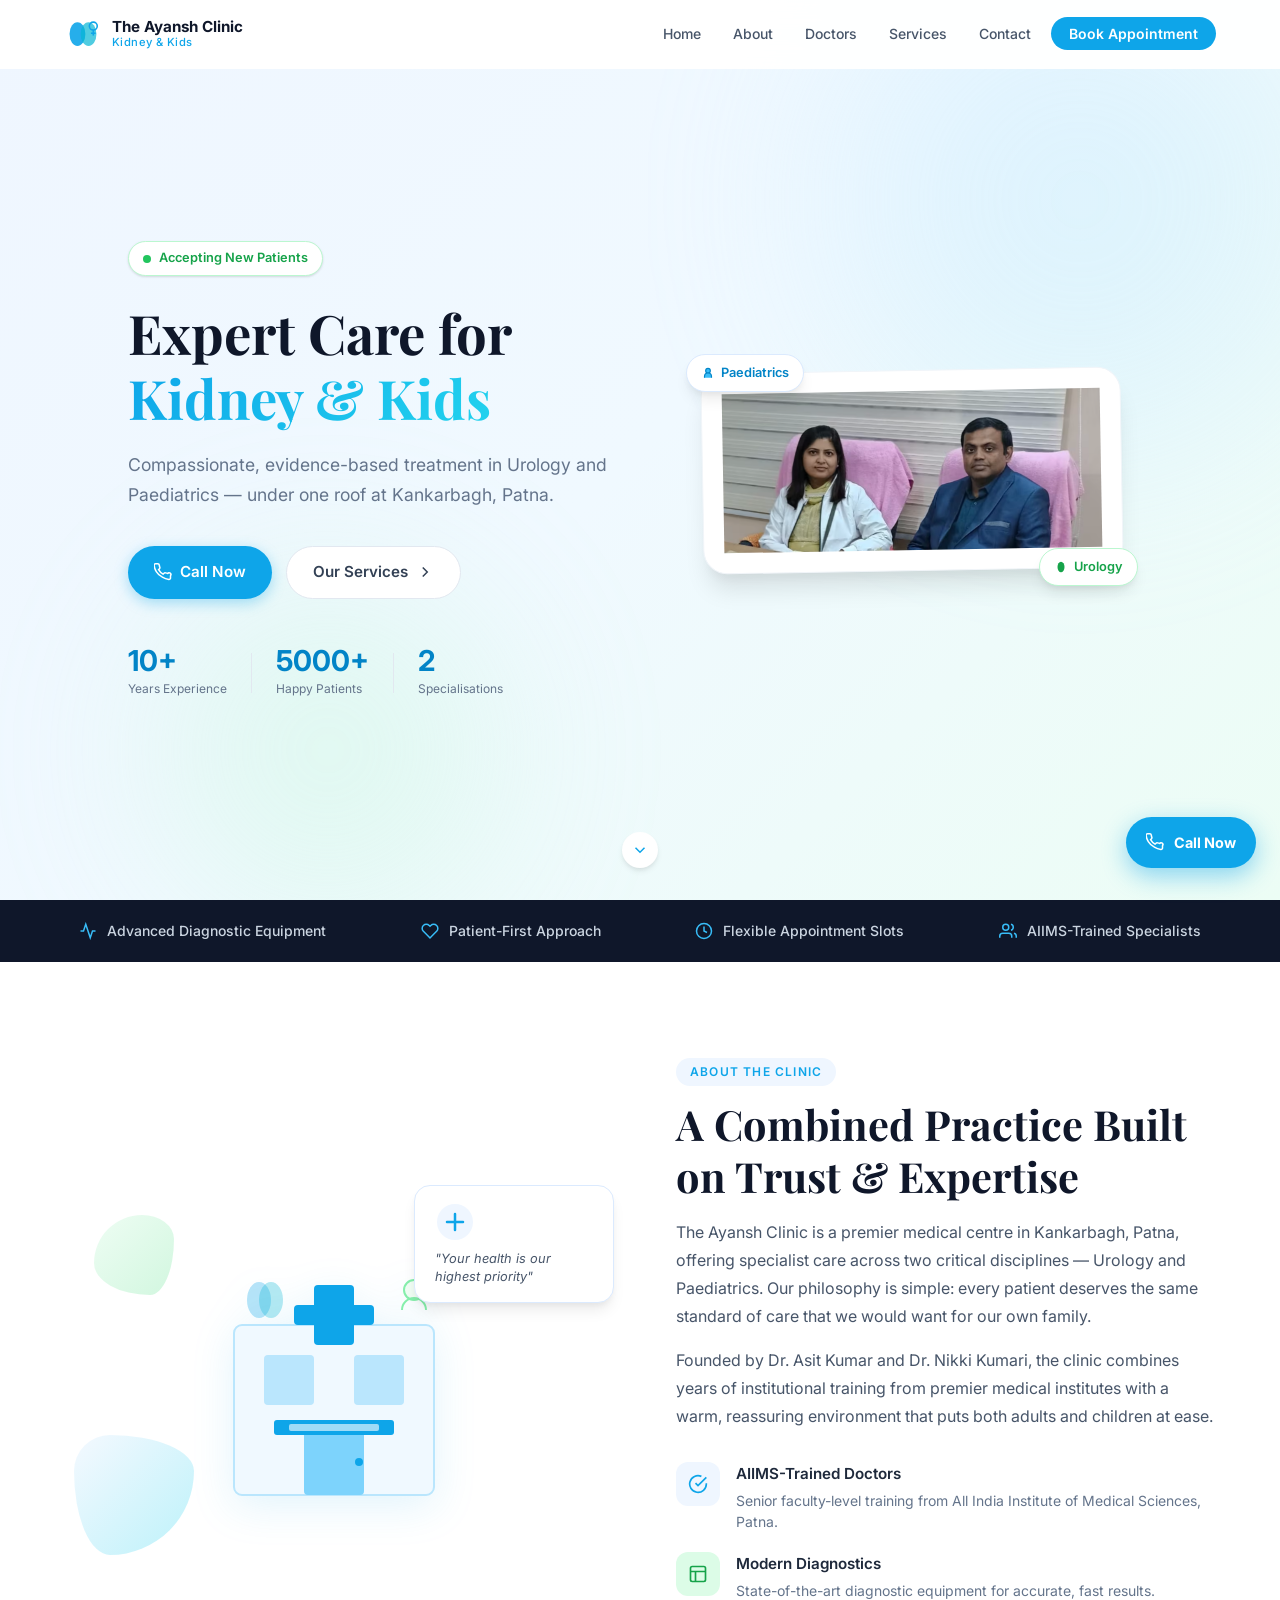
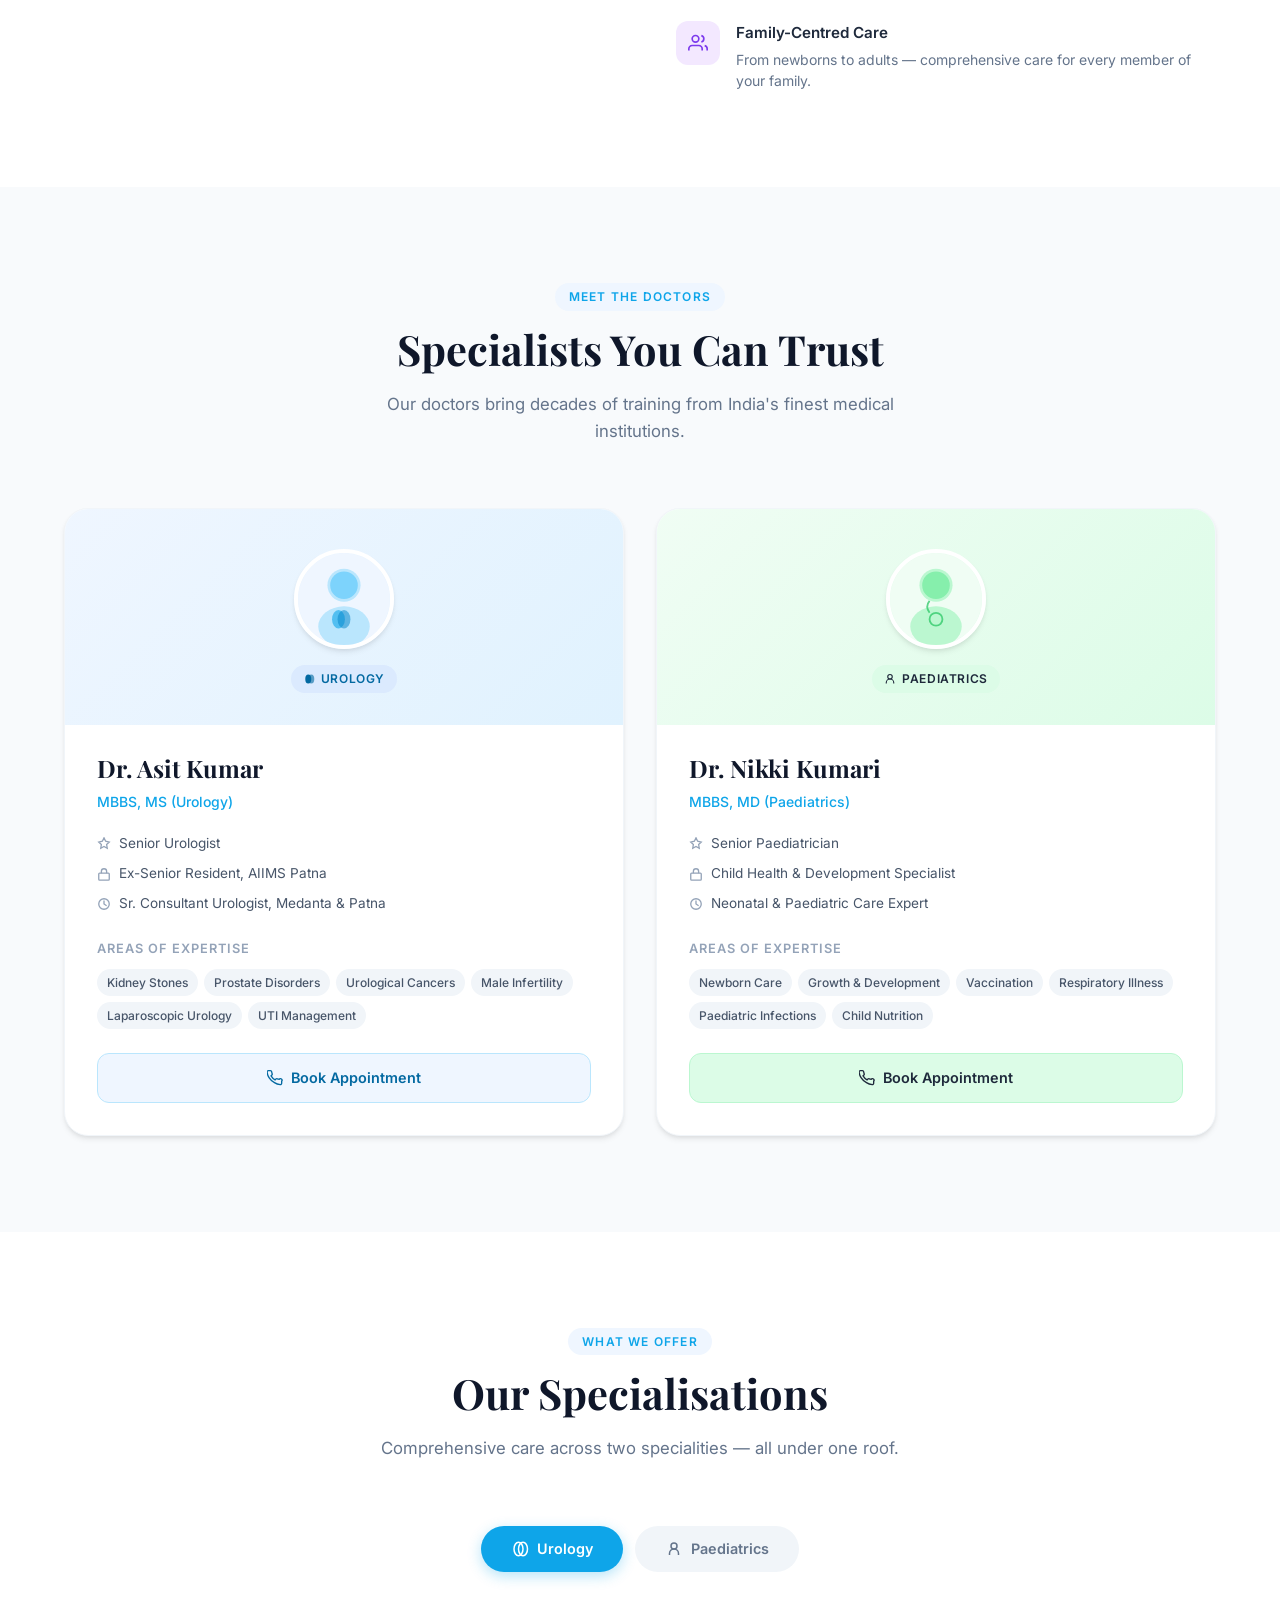
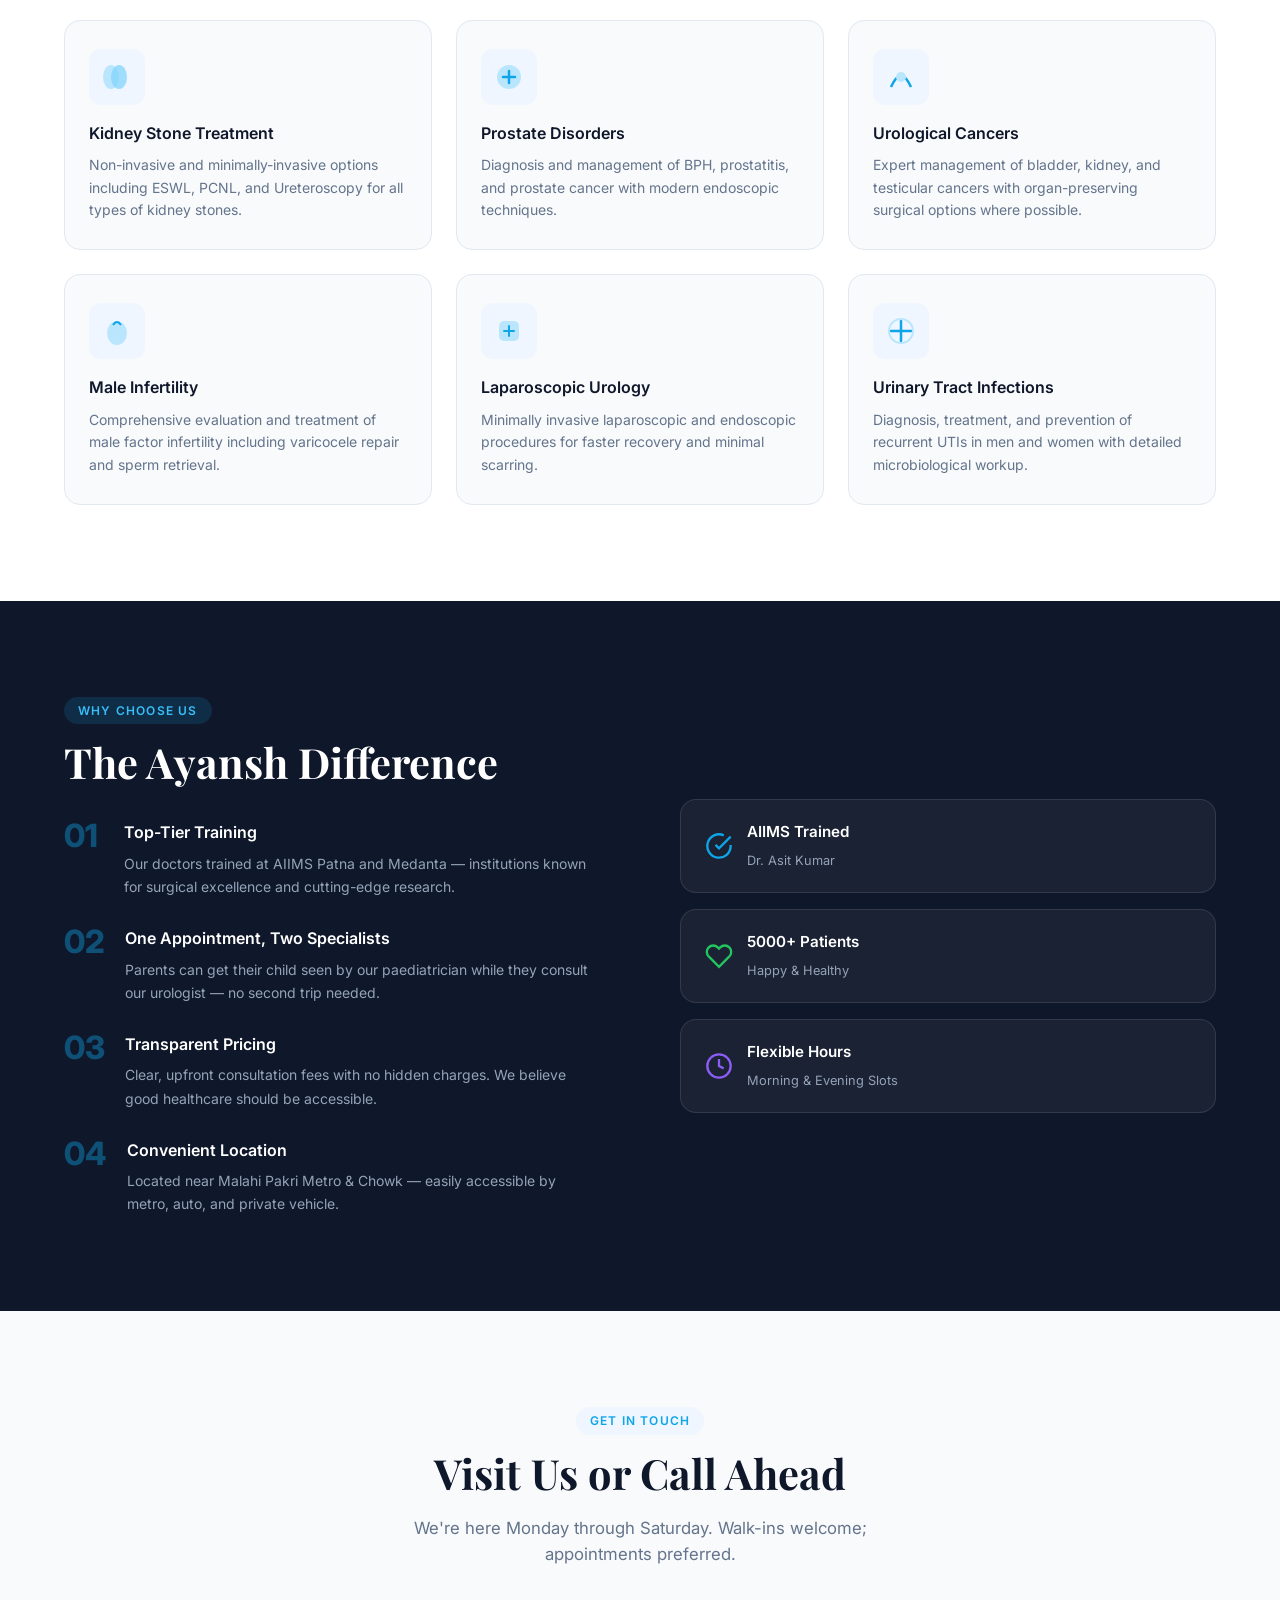
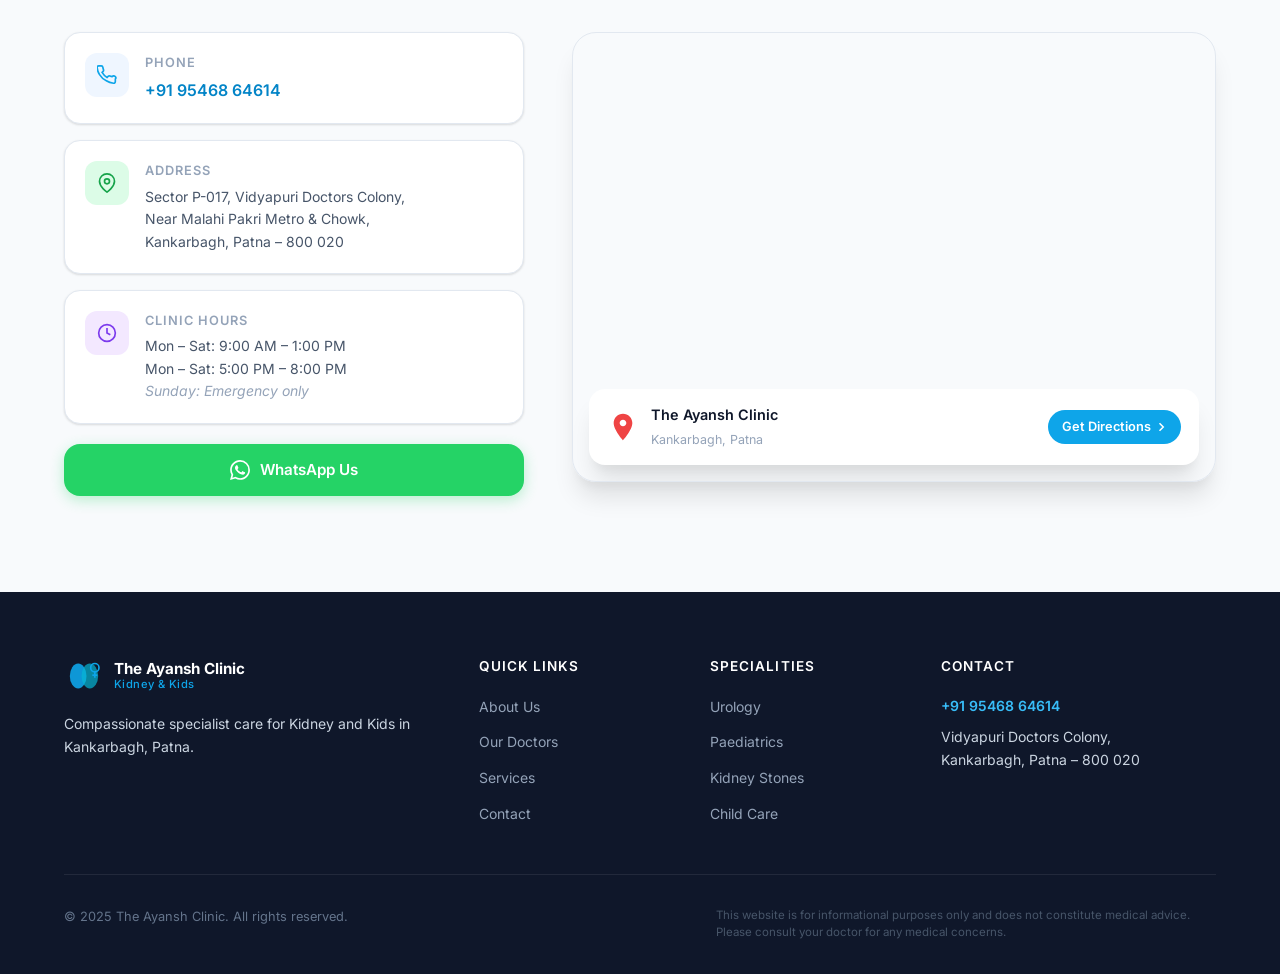
==== src/index.html @ e4083377 "deployment script" ====
<!DOCTYPE html>
<html lang="en">
<head>
  <meta charset="UTF-8" />
  <meta name="viewport" content="width=device-width, initial-scale=1.0" />
  <title>The Ayansh Clinic — Kidney & Kids | Kankarbagh, Patna</title>
  <meta name="description" content="The Ayansh Clinic — specialized in Urology and Paediatrics. Expert care by Dr. Asit Kumar (Urologist) and Dr. Nikki Kumari (Paediatrician) in Kankarbagh, Patna." />
  <link rel="stylesheet" href="styles.css" />
  <link rel="preconnect" href="https://fonts.googleapis.com" />
  <link rel="preconnect" href="https://fonts.gstatic.com" crossorigin />
  <link href="https://fonts.googleapis.com/css2?family=Inter:wght@300;400;500;600;700&family=Playfair+Display:wght@600;700&display=swap" rel="stylesheet" />
</head>
<body>

  <!-- NAV -->
  <nav class="navbar" id="navbar">
    <div class="nav-container">
      <a href="#home" class="nav-logo">
        <div class="logo-mark">
          <svg viewBox="0 0 48 48" fill="none" xmlns="http://www.w3.org/2000/svg">
            <ellipse cx="17" cy="24" rx="10" ry="15" fill="#0ea5e9" opacity="0.9"/>
            <ellipse cx="31" cy="24" rx="10" ry="15" fill="#06b6d4" opacity="0.7"/>
            <circle cx="37" cy="14" r="5" fill="none" stroke="#0ea5e9" stroke-width="2"/>
            <line x1="37" y1="19" x2="37" y2="26" stroke="#0ea5e9" stroke-width="2"/>
            <line x1="34" y1="23" x2="40" y2="23" stroke="#0ea5e9" stroke-width="2"/>
          </svg>
        </div>
        <div class="logo-text">
          <span class="logo-name">The Ayansh Clinic</span>
          <span class="logo-tagline">Kidney &amp; Kids</span>
        </div>
      </a>
      <button class="nav-toggle" id="navToggle" aria-label="Toggle menu">
        <span></span><span></span><span></span>
      </button>
      <ul class="nav-links" id="navLinks">
        <li><a href="#home">Home</a></li>
        <li><a href="#about">About</a></li>
        <li><a href="#doctors">Doctors</a></li>
        <li><a href="#services">Services</a></li>
        <li><a href="#contact">Contact</a></li>
        <li><a href="tel:9546864614" class="nav-cta">Book Appointment</a></li>
      </ul>
    </div>
  </nav>

  <!-- HERO -->
  <section class="hero" id="home">
    <div class="hero-bg">
      <div class="hero-blob blob-1"></div>
      <div class="hero-blob blob-2"></div>
    </div>
    <div class="hero-container">
      <div class="hero-content">
        <div class="hero-badge">
          <span class="badge-dot"></span>
          Accepting New Patients
        </div>
        <h1 class="hero-title">
          Expert Care for<br />
          <span class="gradient-text">Kidney & Kids</span>
        </h1>
        <p class="hero-subtitle">
          Compassionate, evidence-based treatment in Urology and Paediatrics — under one roof at Kankarbagh, Patna.
        </p>
        <div class="hero-actions">
          <a href="tel:9546864614" class="btn btn-primary">
            <svg viewBox="0 0 24 24" fill="none" stroke="currentColor" stroke-width="2"><path d="M22 16.92v3a2 2 0 01-2.18 2 19.79 19.79 0 01-8.63-3.07A19.5 19.5 0 013.07 11.5a19.79 19.79 0 01-3-8.59A2 2 0 012.06 1h3a2 2 0 012 1.72c.127.96.361 1.903.7 2.81a2 2 0 01-.45 2.11L6.09 8.91a16 16 0 006 6l1.27-1.27a2 2 0 012.11-.45c.907.339 1.85.573 2.81.7A2 2 0 0122 16.92z"/></svg>
            Call Now
          </a>
          <a href="#services" class="btn btn-outline">
            Our Services
            <svg viewBox="0 0 24 24" fill="none" stroke="currentColor" stroke-width="2"><polyline points="9 18 15 12 9 6"/></svg>
          </a>
        </div>
        <div class="hero-stats">
          <div class="stat">
            <span class="stat-num">10+</span>
            <span class="stat-label">Years Experience</span>
          </div>
          <div class="stat-divider"></div>
          <div class="stat">
            <span class="stat-num">5000+</span>
            <span class="stat-label">Happy Patients</span>
          </div>
          <div class="stat-divider"></div>
          <div class="stat">
            <span class="stat-num">2</span>
            <span class="stat-label">Specialisations</span>
          </div>
        </div>
      </div>
      <div class="hero-visual">
        <div class="hero-card-wrapper">
          <div class="hero-card">
            <img src="drs.png" alt="Meet the Doctors - Dr. Nikki, Dr. Asit" class="drphoto-card" />
          </div>
          <div class="hero-card-badge badge-paed">
            <svg viewBox="0 0 24 24" fill="currentColor"><ellipse cx="12" cy="12" rx="6" ry="9"/></svg>
            Urology
          </div>
          <div class="hero-card-badge badge-urology">
            <svg viewBox="0 0 24 24" fill="none" stroke="currentColor" stroke-width="2"><circle cx="12" cy="8" r="4"/><path d="M6 20v-2a6 6 0 0112 0v2"/></svg>
            Paediatrics
          </div>
        </div>
      </div>
    </div>
    <a href="#about" class="hero-scroll">
      <svg viewBox="0 0 24 24" fill="none" stroke="currentColor" stroke-width="2"><polyline points="6 9 12 15 18 9"/></svg>
    </a>
  </section>

  <!-- TRUST BAR -->
  <section class="trust-bar">
    <div class="trust-container">
      <div class="trust-item">
        <svg viewBox="0 0 24 24" fill="none" stroke="currentColor" stroke-width="2"><path d="M22 12h-4l-3 9L9 3l-3 9H2"/></svg>
        <span>Advanced Diagnostic Equipment</span>
      </div>
      <div class="trust-item">
        <svg viewBox="0 0 24 24" fill="none" stroke="currentColor" stroke-width="2"><path d="M20.84 4.61a5.5 5.5 0 00-7.78 0L12 5.67l-1.06-1.06a5.5 5.5 0 00-7.78 7.78l1.06 1.06L12 21.23l7.78-7.78 1.06-1.06a5.5 5.5 0 000-7.78z"/></svg>
        <span>Patient-First Approach</span>
      </div>
      <div class="trust-item">
        <svg viewBox="0 0 24 24" fill="none" stroke="currentColor" stroke-width="2"><circle cx="12" cy="12" r="10"/><polyline points="12 6 12 12 16 14"/></svg>
        <span>Flexible Appointment Slots</span>
      </div>
      <div class="trust-item">
        <svg viewBox="0 0 24 24" fill="none" stroke="currentColor" stroke-width="2"><path d="M17 21v-2a4 4 0 00-4-4H5a4 4 0 00-4 4v2"/><circle cx="9" cy="7" r="4"/><path d="M23 21v-2a4 4 0 00-3-3.87"/><path d="M16 3.13a4 4 0 010 7.75"/></svg>
        <span>AIIMS-Trained Specialists</span>
      </div>
    </div>
  </section>

  <!-- ABOUT -->
  <section class="about" id="about">
    <div class="section-container">
      <div class="about-grid">
        <div class="about-visual">
          <div class="about-img-wrapper">
            <div class="about-accent-card">
              <div class="accent-icon">
                <svg viewBox="0 0 40 40" fill="none">
                  <circle cx="20" cy="20" r="18" fill="#eff6ff"/>
                  <path d="M12 20h16M20 12v16" stroke="#0ea5e9" stroke-width="2.5" stroke-linecap="round"/>
                </svg>
              </div>
              <p>"Your health is our highest priority"</p>
            </div>
            <div class="about-shape-1"></div>
            <div class="about-shape-2"></div>
            <div class="clinic-illustration">
              <svg viewBox="0 0 320 300" fill="none" xmlns="http://www.w3.org/2000/svg">
                <!-- Building -->
                <rect x="60" y="100" width="200" height="170" rx="8" fill="#f0f9ff" stroke="#bae6fd" stroke-width="2"/>
                <!-- Roof cross -->
                <rect x="140" y="60" width="40" height="60" rx="4" fill="#0ea5e9"/>
                <rect x="120" y="80" width="80" height="20" rx="4" fill="#0ea5e9"/>
                <!-- Windows -->
                <rect x="90" y="130" width="50" height="50" rx="4" fill="#bae6fd"/>
                <rect x="180" y="130" width="50" height="50" rx="4" fill="#bae6fd"/>
                <!-- Door -->
                <rect x="130" y="200" width="60" height="70" rx="4" fill="#7dd3fc"/>
                <circle cx="185" cy="237" r="4" fill="#0ea5e9"/>
                <!-- Sign -->
                <rect x="100" y="195" width="120" height="15" rx="3" fill="#0ea5e9"/>
                <rect x="115" y="199" width="90" height="7" rx="2" fill="white" opacity="0.6"/>
                <!-- Kidney icons -->
                <ellipse cx="85" cy="75" rx="12" ry="18" fill="#0ea5e9" opacity="0.3"/>
                <ellipse cx="97" cy="75" rx="12" ry="18" fill="#06b6d4" opacity="0.3"/>
                <!-- Kids icon -->
                <circle cx="240" cy="65" r="10" fill="#f0fdf4" stroke="#86efac" stroke-width="2"/>
                <path d="M228 85c0-6.627 5.373-12 12-12s12 5.373 12 12" stroke="#86efac" stroke-width="2"/>
              </svg>
            </div>
          </div>
        </div>
        <div class="about-content">
          <div class="section-label">About the Clinic</div>
          <h2 class="section-title">A Combined Practice Built on Trust &amp; Expertise</h2>
          <p class="about-text">
            The Ayansh Clinic is a premier medical centre in Kankarbagh, Patna, offering specialist care across two critical disciplines — Urology and Paediatrics. Our philosophy is simple: every patient deserves the same standard of care that we would want for our own family.
          </p>
          <p class="about-text">
            Founded by Dr. Asit Kumar and Dr. Nikki Kumari, the clinic combines years of institutional training from premier medical institutes with a warm, reassuring environment that puts both adults and children at ease.
          </p>
          <div class="about-features">
            <div class="about-feature">
              <div class="feature-icon feature-blue">
                <svg viewBox="0 0 24 24" fill="none" stroke="currentColor" stroke-width="2"><path d="M22 11.08V12a10 10 0 11-5.93-9.14"/><polyline points="22 4 12 14.01 9 11.01"/></svg>
              </div>
              <div>
                <h4>AIIMS-Trained Doctors</h4>
                <p>Senior faculty-level training from All India Institute of Medical Sciences, Patna.</p>
              </div>
            </div>
            <div class="about-feature">
              <div class="feature-icon feature-green">
                <svg viewBox="0 0 24 24" fill="none" stroke="currentColor" stroke-width="2"><rect x="3" y="3" width="18" height="18" rx="2"/><path d="M3 9h18M9 21V9"/></svg>
              </div>
              <div>
                <h4>Modern Diagnostics</h4>
                <p>State-of-the-art diagnostic equipment for accurate, fast results.</p>
              </div>
            </div>
            <div class="about-feature">
              <div class="feature-icon feature-purple">
                <svg viewBox="0 0 24 24" fill="none" stroke="currentColor" stroke-width="2"><path d="M17 21v-2a4 4 0 00-4-4H5a4 4 0 00-4 4v2"/><circle cx="9" cy="7" r="4"/><path d="M23 21v-2a4 4 0 00-3-3.87M16 3.13a4 4 0 010 7.75"/></svg>
              </div>
              <div>
                <h4>Family-Centred Care</h4>
                <p>From newborns to adults — comprehensive care for every member of your family.</p>
              </div>
            </div>
          </div>
        </div>
      </div>
    </div>
  </section>

  <!-- DOCTORS -->
  <section class="doctors" id="doctors">
    <div class="section-container">
      <div class="section-header">
        <div class="section-label">Meet the Doctors</div>
        <h2 class="section-title">Specialists You Can Trust</h2>
        <p class="section-subtitle">Our doctors bring decades of training from India's finest medical institutions.</p>
      </div>
      <div class="doctors-grid">

        <!-- Dr. Asit Kumar -->
        <div class="doctor-card">
          <div class="doctor-card-header urology-header">
            <div class="doctor-avatar urology-avatar">
              <svg viewBox="0 0 100 100" fill="none" xmlns="http://www.w3.org/2000/svg">
                <circle cx="50" cy="50" r="50" fill="#eff6ff"/>
                <circle cx="50" cy="35" r="18" fill="#bae6fd"/>
                <ellipse cx="50" cy="80" rx="28" ry="22" fill="#bae6fd"/>
                <circle cx="50" cy="35" r="15" fill="#7dd3fc"/>
                <!-- Kidney symbol on coat -->
                <ellipse cx="44" cy="72" rx="7" ry="10" fill="#0ea5e9" opacity="0.6"/>
                <ellipse cx="50" cy="72" rx="7" ry="10" fill="#0284c7" opacity="0.5"/>
              </svg>
            </div>
            <div class="doctor-specialty-badge urology-badge">
              <svg viewBox="0 0 16 16" fill="currentColor"><ellipse cx="7" cy="8" rx="4" ry="6"/><ellipse cx="11" cy="8" rx="4" ry="6" opacity="0.6"/></svg>
              Urology
            </div>
          </div>
          <div class="doctor-card-body">
            <h3 class="doctor-name">Dr. Asit Kumar</h3>
            <p class="doctor-degree">MBBS, MS (Urology)</p>
            <div class="doctor-credentials">
              <div class="credential">
                <svg viewBox="0 0 16 16" fill="none" stroke="currentColor" stroke-width="1.5"><path d="M8 1l1.88 3.82L14 5.76l-3 2.92.71 4.14L8 10.77 4.29 12.82l.71-4.14L2 5.76l4.12-.94L8 1z"/></svg>
                Senior Urologist
              </div>
              <div class="credential">
                <svg viewBox="0 0 16 16" fill="none" stroke="currentColor" stroke-width="1.5"><rect x="2" y="7" width="12" height="8" rx="1"/><path d="M5 7V5a3 3 0 016 0v2"/></svg>
                Ex-Senior Resident, AIIMS Patna
              </div>
              <div class="credential">
                <svg viewBox="0 0 16 16" fill="none" stroke="currentColor" stroke-width="1.5"><circle cx="8" cy="8" r="6"/><path d="M8 4v4l3 2"/></svg>
                Sr. Consultant Urologist, Medanta &amp; Patna
              </div>
            </div>
            <div class="doctor-specialties">
              <h4>Areas of Expertise</h4>
              <div class="specialty-tags">
                <span class="tag">Kidney Stones</span>
                <span class="tag">Prostate Disorders</span>
                <span class="tag">Urological Cancers</span>
                <span class="tag">Male Infertility</span>
                <span class="tag">Laparoscopic Urology</span>
                <span class="tag">UTI Management</span>
              </div>
            </div>
            <a href="tel:9546864614" class="doctor-contact-btn urology-btn">
              <svg viewBox="0 0 24 24" fill="none" stroke="currentColor" stroke-width="2"><path d="M22 16.92v3a2 2 0 01-2.18 2 19.79 19.79 0 01-8.63-3.07A19.5 19.5 0 013.07 11.5a19.79 19.79 0 01-3-8.59A2 2 0 012.06 1h3a2 2 0 012 1.72 12.84 12.84 0 00.7 2.81 2 2 0 01-.45 2.11L6.09 8.91a16 16 0 006 6l1.27-1.27a2 2 0 012.11-.45c.907.34 1.85.574 2.81.7A2 2 0 0122 16.92z"/></svg>
              Book Appointment
            </a>
          </div>
        </div>

        <!-- Dr. Nikki Kumari -->
        <div class="doctor-card">
          <div class="doctor-card-header paed-header">
            <div class="doctor-avatar paed-avatar">
              <svg viewBox="0 0 100 100" fill="none" xmlns="http://www.w3.org/2000/svg">
                <circle cx="50" cy="50" r="50" fill="#f0fdf4"/>
                <circle cx="50" cy="35" r="18" fill="#bbf7d0"/>
                <ellipse cx="50" cy="80" rx="28" ry="22" fill="#bbf7d0"/>
                <circle cx="50" cy="35" r="15" fill="#86efac"/>
                <!-- Stethoscope hint -->
                <circle cx="50" cy="72" r="7" fill="none" stroke="#22c55e" stroke-width="2" opacity="0.7"/>
                <path d="M43 65 Q38 58 43 52" stroke="#22c55e" stroke-width="2" fill="none" opacity="0.7"/>
              </svg>
            </div>
            <div class="doctor-specialty-badge paed-badge">
              <svg viewBox="0 0 16 16" fill="none" stroke="currentColor" stroke-width="1.5"><circle cx="8" cy="5" r="3"/><path d="M3 14v-1a5 5 0 0110 0v1"/></svg>
              Paediatrics
            </div>
          </div>
          <div class="doctor-card-body">
            <h3 class="doctor-name">Dr. Nikki Kumari</h3>
            <p class="doctor-degree">MBBS, MD (Paediatrics)</p>
            <div class="doctor-credentials">
              <div class="credential">
                <svg viewBox="0 0 16 16" fill="none" stroke="currentColor" stroke-width="1.5"><path d="M8 1l1.88 3.82L14 5.76l-3 2.92.71 4.14L8 10.77 4.29 12.82l.71-4.14L2 5.76l4.12-.94L8 1z"/></svg>
                Senior Paediatrician
              </div>
              <div class="credential">
                <svg viewBox="0 0 16 16" fill="none" stroke="currentColor" stroke-width="1.5"><rect x="2" y="7" width="12" height="8" rx="1"/><path d="M5 7V5a3 3 0 016 0v2"/></svg>
                Child Health &amp; Development Specialist
              </div>
              <div class="credential">
                <svg viewBox="0 0 16 16" fill="none" stroke="currentColor" stroke-width="1.5"><circle cx="8" cy="8" r="6"/><path d="M8 4v4l3 2"/></svg>
                Neonatal &amp; Paediatric Care Expert
              </div>
            </div>
            <div class="doctor-specialties">
              <h4>Areas of Expertise</h4>
              <div class="specialty-tags">
                <span class="tag">Newborn Care</span>
                <span class="tag">Growth &amp; Development</span>
                <span class="tag">Vaccination</span>
                <span class="tag">Respiratory Illness</span>
                <span class="tag">Paediatric Infections</span>
                <span class="tag">Child Nutrition</span>
              </div>
            </div>
            <a href="tel:9546864614" class="doctor-contact-btn paed-btn">
              <svg viewBox="0 0 24 24" fill="none" stroke="currentColor" stroke-width="2"><path d="M22 16.92v3a2 2 0 01-2.18 2 19.79 19.79 0 01-8.63-3.07A19.5 19.5 0 013.07 11.5a19.79 19.79 0 01-3-8.59A2 2 0 012.06 1h3a2 2 0 012 1.72 12.84 12.84 0 00.7 2.81 2 2 0 01-.45 2.11L6.09 8.91a16 16 0 006 6l1.27-1.27a2 2 0 012.11-.45c.907.34 1.85.574 2.81.7A2 2 0 0122 16.92z"/></svg>
              Book Appointment
            </a>
          </div>
        </div>

      </div>
    </div>
  </section>

  <!-- SERVICES -->
  <section class="services" id="services">
    <div class="section-container">
      <div class="section-header">
        <div class="section-label">What We Offer</div>
        <h2 class="section-title">Our Specialisations</h2>
        <p class="section-subtitle">Comprehensive care across two specialities — all under one roof.</p>
      </div>

      <div class="services-tabs">
        <button class="tab-btn active" data-tab="urology">
          <svg viewBox="0 0 24 24" fill="none" stroke="currentColor" stroke-width="2"><ellipse cx="10" cy="12" rx="6" ry="9"/><ellipse cx="16" cy="12" rx="6" ry="9"/></svg>
          Urology
        </button>
        <button class="tab-btn" data-tab="paediatrics">
          <svg viewBox="0 0 24 24" fill="none" stroke="currentColor" stroke-width="2"><circle cx="12" cy="8" r="4"/><path d="M6 20v-2a6 6 0 0112 0v2"/></svg>
          Paediatrics
        </button>
      </div>

      <div class="tab-content active" id="tab-urology">
        <div class="services-grid">
          <div class="service-card">
            <div class="service-icon si-blue">
              <svg viewBox="0 0 40 40" fill="none"><ellipse cx="14" cy="20" rx="8" ry="12" fill="#bae6fd"/><ellipse cx="22" cy="20" rx="8" ry="12" fill="#7dd3fc" opacity="0.7"/></svg>
            </div>
            <h3>Kidney Stone Treatment</h3>
            <p>Non-invasive and minimally-invasive options including ESWL, PCNL, and Ureteroscopy for all types of kidney stones.</p>
          </div>
          <div class="service-card">
            <div class="service-icon si-blue">
              <svg viewBox="0 0 40 40" fill="none"><circle cx="20" cy="20" r="12" fill="#bae6fd"/><path d="M14 20h12M20 14v12" stroke="#0ea5e9" stroke-width="2.5" stroke-linecap="round"/></svg>
            </div>
            <h3>Prostate Disorders</h3>
            <p>Diagnosis and management of BPH, prostatitis, and prostate cancer with modern endoscopic techniques.</p>
          </div>
          <div class="service-card">
            <div class="service-icon si-blue">
              <svg viewBox="0 0 40 40" fill="none"><path d="M10 30 Q20 8 30 30" stroke="#0ea5e9" stroke-width="2.5" fill="none"/><circle cx="20" cy="20" r="5" fill="#bae6fd"/></svg>
            </div>
            <h3>Urological Cancers</h3>
            <p>Expert management of bladder, kidney, and testicular cancers with organ-preserving surgical options where possible.</p>
          </div>
          <div class="service-card">
            <div class="service-icon si-blue">
              <svg viewBox="0 0 40 40" fill="none"><ellipse cx="20" cy="22" rx="10" ry="12" fill="#bae6fd"/><path d="M16 14 Q20 8 24 14" stroke="#0ea5e9" stroke-width="2" fill="none"/></svg>
            </div>
            <h3>Male Infertility</h3>
            <p>Comprehensive evaluation and treatment of male factor infertility including varicocele repair and sperm retrieval.</p>
          </div>
          <div class="service-card">
            <div class="service-icon si-blue">
              <svg viewBox="0 0 40 40" fill="none"><rect x="10" y="10" width="20" height="20" rx="5" fill="#bae6fd"/><path d="M15 20h10M20 15v10" stroke="#0ea5e9" stroke-width="2" stroke-linecap="round"/></svg>
            </div>
            <h3>Laparoscopic Urology</h3>
            <p>Minimally invasive laparoscopic and endoscopic procedures for faster recovery and minimal scarring.</p>
          </div>
          <div class="service-card">
            <div class="service-icon si-blue">
              <svg viewBox="0 0 40 40" fill="none"><path d="M20 10v20M10 20h20" stroke="#0ea5e9" stroke-width="2.5" stroke-linecap="round"/><circle cx="20" cy="20" r="12" stroke="#bae6fd" stroke-width="2"/></svg>
            </div>
            <h3>Urinary Tract Infections</h3>
            <p>Diagnosis, treatment, and prevention of recurrent UTIs in men and women with detailed microbiological workup.</p>
          </div>
        </div>
      </div>

      <div class="tab-content" id="tab-paediatrics">
        <div class="services-grid">
          <div class="service-card">
            <div class="service-icon si-green">
              <svg viewBox="0 0 40 40" fill="none"><circle cx="20" cy="16" r="8" fill="#bbf7d0"/><path d="M12 32v-2a8 8 0 0116 0v2" stroke="#22c55e" stroke-width="2"/></svg>
            </div>
            <h3>Newborn &amp; Neonatal Care</h3>
            <p>Comprehensive care for newborns including assessment, jaundice management, and feeding support.</p>
          </div>
          <div class="service-card">
            <div class="service-icon si-green">
              <svg viewBox="0 0 40 40" fill="none"><circle cx="20" cy="20" r="12" fill="#bbf7d0"/><path d="M14 26 Q20 14 26 26" stroke="#22c55e" stroke-width="2" fill="none"/></svg>
            </div>
            <h3>Growth &amp; Development</h3>
            <p>Regular monitoring of physical, cognitive, and emotional milestones with early intervention for developmental delays.</p>
          </div>
          <div class="service-card">
            <div class="service-icon si-green">
              <svg viewBox="0 0 40 40" fill="none"><path d="M20 10l2 6h6l-5 4 2 6-5-4-5 4 2-6-5-4h6z" fill="#bbf7d0" stroke="#22c55e" stroke-width="1.5"/></svg>
            </div>
            <h3>Vaccination &amp; Immunisation</h3>
            <p>Complete IAP-recommended immunisation schedules for infants, children, and adolescents.</p>
          </div>
          <div class="service-card">
            <div class="service-icon si-green">
              <svg viewBox="0 0 40 40" fill="none"><rect x="8" y="18" width="24" height="12" rx="4" fill="#bbf7d0"/><path d="M14 18v-4a6 6 0 0112 0v4" stroke="#22c55e" stroke-width="2"/></svg>
            </div>
            <h3>Respiratory Illnesses</h3>
            <p>Management of asthma, bronchiolitis, pneumonia, and recurrent respiratory infections in children.</p>
          </div>
          <div class="service-card">
            <div class="service-icon si-green">
              <svg viewBox="0 0 40 40" fill="none"><path d="M10 25 Q20 10 30 25" stroke="#22c55e" stroke-width="2.5" fill="none"/><circle cx="20" cy="28" r="4" fill="#bbf7d0"/></svg>
            </div>
            <h3>Paediatric Infections</h3>
            <p>Diagnosis and treatment of viral, bacterial, and parasitic infections common in childhood.</p>
          </div>
          <div class="service-card">
            <div class="service-icon si-green">
              <svg viewBox="0 0 40 40" fill="none"><circle cx="20" cy="20" r="12" fill="#bbf7d0"/><path d="M16 20a4 4 0 008 0" stroke="#22c55e" stroke-width="2"/><circle cx="16" cy="16" r="2" fill="#22c55e"/><circle cx="24" cy="16" r="2" fill="#22c55e"/></svg>
            </div>
            <h3>Child Nutrition &amp; Diet</h3>
            <p>Counselling for healthy nutrition, management of malnutrition, obesity, and feeding difficulties in children.</p>
          </div>
        </div>
      </div>

    </div>
  </section>

  <!-- WHY US -->
  <section class="why-us">
    <div class="section-container">
      <div class="why-grid">
        <div class="why-content">
          <div class="section-label">Why Choose Us</div>
          <h2 class="section-title">The Ayansh Difference</h2>
          <div class="why-points">
            <div class="why-point">
              <div class="why-num">01</div>
              <div>
                <h4>Top-Tier Training</h4>
                <p>Our doctors trained at AIIMS Patna and Medanta — institutions known for surgical excellence and cutting-edge research.</p>
              </div>
            </div>
            <div class="why-point">
              <div class="why-num">02</div>
              <div>
                <h4>One Appointment, Two Specialists</h4>
                <p>Parents can get their child seen by our paediatrician while they consult our urologist — no second trip needed.</p>
              </div>
            </div>
            <div class="why-point">
              <div class="why-num">03</div>
              <div>
                <h4>Transparent Pricing</h4>
                <p>Clear, upfront consultation fees with no hidden charges. We believe good healthcare should be accessible.</p>
              </div>
            </div>
            <div class="why-point">
              <div class="why-num">04</div>
              <div>
                <h4>Convenient Location</h4>
                <p>Located near Malahi Pakri Metro &amp; Chowk — easily accessible by metro, auto, and private vehicle.</p>
              </div>
            </div>
          </div>
        </div>
        <div class="why-visual">
          <div class="why-card-stack">
            <div class="why-card wc-1">
              <svg viewBox="0 0 24 24" fill="none" stroke="#0ea5e9" stroke-width="2"><path d="M22 11.08V12a10 10 0 11-5.93-9.14"/><polyline points="22 4 12 14.01 9 11.01"/></svg>
              <div>
                <strong>AIIMS Trained</strong>
                <span>Dr. Asit Kumar</span>
              </div>
            </div>
            <div class="why-card wc-2">
              <svg viewBox="0 0 24 24" fill="none" stroke="#22c55e" stroke-width="2"><path d="M20.84 4.61a5.5 5.5 0 00-7.78 0L12 5.67l-1.06-1.06a5.5 5.5 0 00-7.78 7.78l1.06 1.06L12 21.23l7.78-7.78 1.06-1.06a5.5 5.5 0 000-7.78z"/></svg>
              <div>
                <strong>5000+ Patients</strong>
                <span>Happy &amp; Healthy</span>
              </div>
            </div>
            <div class="why-card wc-3">
              <svg viewBox="0 0 24 24" fill="none" stroke="#8b5cf6" stroke-width="2"><circle cx="12" cy="12" r="10"/><polyline points="12 6 12 12 16 14"/></svg>
              <div>
                <strong>Flexible Hours</strong>
                <span>Morning &amp; Evening Slots</span>
              </div>
            </div>
          </div>
        </div>
      </div>
    </div>
  </section>

  <!-- CONTACT -->
  <section class="contact" id="contact">
    <div class="section-container">
      <div class="section-header">
        <div class="section-label">Get In Touch</div>
        <h2 class="section-title">Visit Us or Call Ahead</h2>
        <p class="section-subtitle">We're here Monday through Saturday. Walk-ins welcome; appointments preferred.</p>
      </div>
      <div class="contact-grid">
        <div class="contact-info">
          <div class="contact-card">
            <div class="contact-icon ci-blue">
              <svg viewBox="0 0 24 24" fill="none" stroke="currentColor" stroke-width="2"><path d="M22 16.92v3a2 2 0 01-2.18 2 19.79 19.79 0 01-8.63-3.07A19.5 19.5 0 013.07 11.5a19.79 19.79 0 01-3-8.59A2 2 0 012.06 1h3a2 2 0 012 1.72c.127.96.361 1.903.7 2.81a2 2 0 01-.45 2.11L6.09 8.91a16 16 0 006 6l1.27-1.27a2 2 0 012.11-.45c.907.339 1.85.573 2.81.7A2 2 0 0122 16.92z"/></svg>
            </div>
            <div class="contact-details">
              <h4>Phone</h4>
              <a href="tel:9546864614">+91 95468 64614</a>
            </div>
          </div>
          <div class="contact-card">
            <div class="contact-icon ci-green">
              <svg viewBox="0 0 24 24" fill="none" stroke="currentColor" stroke-width="2"><path d="M21 10c0 7-9 13-9 13s-9-6-9-13a9 9 0 0118 0z"/><circle cx="12" cy="10" r="3"/></svg>
            </div>
            <div class="contact-details">
              <h4>Address</h4>
              <p>Sector P-017, Vidyapuri Doctors Colony,<br />Near Malahi Pakri Metro &amp; Chowk,<br />Kankarbagh, Patna – 800 020</p>
            </div>
          </div>
          <div class="contact-card">
            <div class="contact-icon ci-purple">
              <svg viewBox="0 0 24 24" fill="none" stroke="currentColor" stroke-width="2"><circle cx="12" cy="12" r="10"/><polyline points="12 6 12 12 16 14"/></svg>
            </div>
            <div class="contact-details">
              <h4>Clinic Hours</h4>
              <p>Mon – Sat: 9:00 AM – 1:00 PM<br />Mon – Sat: 5:00 PM – 8:00 PM<br /><em>Sunday: Emergency only</em></p>
            </div>
          </div>
          <a href="https://wa.me/919546864614?text=Hello%2C%20I%20would%20like%20to%20book%20an%20appointment%20at%20The%20Ayansh%20Clinic." class="whatsapp-btn" target="_blank" rel="noopener noreferrer">
            <svg viewBox="0 0 24 24" fill="currentColor"><path d="M17.472 14.382c-.297-.149-1.758-.867-2.03-.967-.273-.099-.471-.148-.67.15-.197.297-.767.966-.94 1.164-.173.199-.347.223-.644.075-.297-.15-1.255-.463-2.39-1.475-.883-.788-1.48-1.761-1.653-2.059-.173-.297-.018-.458.13-.606.134-.133.298-.347.446-.52.149-.174.198-.298.298-.497.099-.198.05-.371-.025-.52-.075-.149-.669-1.612-.916-2.207-.242-.579-.487-.5-.669-.51-.173-.008-.371-.01-.57-.01-.198 0-.52.074-.792.372-.272.297-1.04 1.016-1.04 2.479 0 1.462 1.065 2.875 1.213 3.074.149.198 2.096 3.2 5.077 4.487.709.306 1.262.489 1.694.625.712.227 1.36.195 1.871.118.571-.085 1.758-.719 2.006-1.413.248-.694.248-1.289.173-1.413-.074-.124-.272-.198-.57-.347m-5.421 7.403h-.004a9.87 9.87 0 01-5.031-1.378l-.361-.214-3.741.982.998-3.648-.235-.374a9.86 9.86 0 01-1.51-5.26c.001-5.45 4.436-9.884 9.888-9.884 2.64 0 5.122 1.03 6.988 2.898a9.825 9.825 0 012.893 6.994c-.003 5.45-4.437 9.884-9.885 9.884m8.413-18.297A11.815 11.815 0 0012.05 0C5.495 0 .16 5.335.157 11.892c0 2.096.547 4.142 1.588 5.945L.057 24l6.305-1.654a11.882 11.882 0 005.683 1.448h.005c6.554 0 11.89-5.335 11.893-11.893a11.821 11.821 0 00-3.48-8.413z"/></svg>
            WhatsApp Us
          </a>
        </div>
        <div class="contact-map">
          <div class="map-wrapper">
            <iframe
              title="The Ayansh Clinic location map"
              src="https://www.google.com/maps/embed?pb=!1m18!1m12!1m3!1d3597.9447867!2d85.137!3d25.596!2m3!1f0!2f0!3f0!3m2!1i1024!2i768!4f13.1!3m3!1m2!1s0x0%3A0x0!2zMjXCsDM1JzQ1LjYiTiA4NcKwMDgnMTMuMiJF!5e0!3m2!1sen!2sin!4v1"
              width="100%"
              height="100%"
              style="border:0;"
              allowfullscreen=""
              loading="lazy"
              referrerpolicy="no-referrer-when-downgrade">
            </iframe>
            <div class="map-overlay">
              <div class="map-pin-card">
                <div class="map-pin-icon">
                  <svg viewBox="0 0 24 24" fill="#ef4444"><path d="M12 2C8.13 2 5 5.13 5 9c0 5.25 7 13 7 13s7-7.75 7-13c0-3.87-3.13-7-7-7zm0 9.5c-1.38 0-2.5-1.12-2.5-2.5s1.12-2.5 2.5-2.5 2.5 1.12 2.5 2.5-1.12 2.5-2.5 2.5z"/></svg>
                </div>
                <div>
                  <strong>The Ayansh Clinic</strong>
                  <span>Kankarbagh, Patna</span>
                </div>
                <a href="https://maps.google.com/?q=Kankarbagh+Patna+Vidyapuri+Doctors+Colony" target="_blank" rel="noopener noreferrer" class="map-directions-btn">
                  Get Directions
                  <svg viewBox="0 0 16 16" fill="none" stroke="currentColor" stroke-width="2"><polyline points="6 3 11 8 6 13"/></svg>
                </a>
              </div>
            </div>
          </div>
        </div>
      </div>
    </div>
  </section>

  <!-- FOOTER -->
  <footer class="footer">
    <div class="footer-container">
      <div class="footer-top">
        <div class="footer-brand">
          <div class="footer-logo">
            <div class="logo-mark">
              <svg viewBox="0 0 48 48" fill="none">
                <ellipse cx="17" cy="24" rx="10" ry="15" fill="#0ea5e9" opacity="0.9"/>
                <ellipse cx="31" cy="24" rx="10" ry="15" fill="#06b6d4" opacity="0.7"/>
                <circle cx="37" cy="14" r="5" fill="none" stroke="#0ea5e9" stroke-width="2"/>
                <line x1="37" y1="19" x2="37" y2="26" stroke="#0ea5e9" stroke-width="2"/>
                <line x1="34" y1="23" x2="40" y2="23" stroke="#0ea5e9" stroke-width="2"/>
              </svg>
            </div>
            <div class="logo-text">
              <span class="logo-name">The Ayansh Clinic</span>
              <span class="logo-tagline">Kidney &amp; Kids</span>
            </div>
          </div>
          <p>Compassionate specialist care for Kidney and Kids in Kankarbagh, Patna.</p>
        </div>
        <div class="footer-links">
          <h4>Quick Links</h4>
          <ul>
            <li><a href="#about">About Us</a></li>
            <li><a href="#doctors">Our Doctors</a></li>
            <li><a href="#services">Services</a></li>
            <li><a href="#contact">Contact</a></li>
          </ul>
        </div>
        <div class="footer-links">
          <h4>Specialities</h4>
          <ul>
            <li><a href="#services">Urology</a></li>
            <li><a href="#services">Paediatrics</a></li>
            <li><a href="#services">Kidney Stones</a></li>
            <li><a href="#services">Child Care</a></li>
          </ul>
        </div>
        <div class="footer-contact">
          <h4>Contact</h4>
          <p><a href="tel:9546864614">+91 95468 64614</a></p>
          <p>Vidyapuri Doctors Colony,<br />Kankarbagh, Patna – 800 020</p>
        </div>
      </div>
      <div class="footer-bottom">
        <p>&copy; 2025 The Ayansh Clinic. All rights reserved.</p>
        <p class="disclaimer">This website is for informational purposes only and does not constitute medical advice. Please consult your doctor for any medical concerns.</p>
      </div>
    </div>
  </footer>

  <!-- FLOATING CALL BUTTON -->
  <a href="tel:9546864614" class="fab-call" aria-label="Call the clinic">
    <svg viewBox="0 0 24 24" fill="none" stroke="currentColor" stroke-width="2"><path d="M22 16.92v3a2 2 0 01-2.18 2 19.79 19.79 0 01-8.63-3.07A19.5 19.5 0 013.07 11.5a19.79 19.79 0 01-3-8.59A2 2 0 012.06 1h3a2 2 0 012 1.72c.127.96.361 1.903.7 2.81a2 2 0 01-.45 2.11L6.09 8.91a16 16 0 006 6l1.27-1.27a2 2 0 012.11-.45c.907.339 1.85.573 2.81.7A2 2 0 0122 16.92z"/></svg>
    <span>Call Now</span>
  </a>

  <script src="script.js"></script>
</body>
</html>
---- src/styles.css ----
/* ===== RESET & BASE ===== */
*, *::before, *::after {
  box-sizing: border-box;
  margin: 0;
  padding: 0;
}

:root {
  --blue-50: #eff6ff;
  --blue-100: #dbeafe;
  --blue-200: #bae6fd;
  --blue-400: #38bdf8;
  --blue-500: #0ea5e9;
  --blue-600: #0284c7;
  --blue-700: #0369a1;
  --blue-800: #075985;
  --cyan-400: #22d3ee;
  --cyan-500: #06b6d4;
  --green-100: #dcfce7;
  --green-200: #bbf7d0;
  --green-400: #4ade80;
  --green-500: #22c55e;
  --green-600: #16a34a;
  --purple-100: #f3e8ff;
  --purple-500: #8b5cf6;
  --purple-600: #7c3aed;
  --gray-50: #f8fafc;
  --gray-100: #f1f5f9;
  --gray-200: #e2e8f0;
  --gray-300: #cbd5e1;
  --gray-400: #94a3b8;
  --gray-500: #64748b;
  --gray-600: #475569;
  --gray-700: #334155;
  --gray-800: #1e293b;
  --gray-900: #0f172a;
  --white: #ffffff;
  --shadow-sm: 0 1px 3px rgba(0,0,0,.08), 0 1px 2px rgba(0,0,0,.06);
  --shadow-md: 0 4px 6px -1px rgba(0,0,0,.08), 0 2px 4px -1px rgba(0,0,0,.06);
  --shadow-lg: 0 10px 15px -3px rgba(0,0,0,.08), 0 4px 6px -2px rgba(0,0,0,.05);
  --shadow-xl: 0 20px 25px -5px rgba(0,0,0,.1), 0 10px 10px -5px rgba(0,0,0,.04);
  --radius-sm: 8px;
  --radius-md: 12px;
  --radius-lg: 16px;
  --radius-xl: 24px;
  --radius-full: 9999px;
  --font-sans: 'Inter', system-ui, -apple-system, sans-serif;
  --font-serif: 'Playfair Display', Georgia, serif;
}

html {
  scroll-behavior: smooth;
  font-size: 16px;
}

body {
  font-family: var(--font-sans);
  color: var(--gray-800);
  background: var(--white);
  line-height: 1.6;
  -webkit-font-smoothing: antialiased;
}

a { text-decoration: none; color: inherit; }
ul { list-style: none; }
img { max-width: 100%; display: block; }
button { cursor: pointer; border: none; background: none; font-family: inherit; }

/* ===== UTILITIES ===== */
.section-container {
  max-width: 1200px;
  margin: 0 auto;
  padding: 0 24px;
}

.section-header {
  text-align: center;
  margin-bottom: 64px;
}

.section-label {
  display: inline-block;
  font-size: 0.75rem;
  font-weight: 600;
  letter-spacing: 0.1em;
  text-transform: uppercase;
  color: var(--blue-500);
  background: var(--blue-50);
  padding: 4px 14px;
  border-radius: var(--radius-full);
  margin-bottom: 12px;
}

.section-title {
  font-family: var(--font-serif);
  font-size: clamp(1.8rem, 4vw, 2.6rem);
  font-weight: 700;
  color: var(--gray-900);
  line-height: 1.25;
  margin-bottom: 16px;
}

.section-subtitle {
  font-size: 1.05rem;
  color: var(--gray-500);
  max-width: 560px;
  margin: 0 auto;
}

.gradient-text {
  background: linear-gradient(135deg, var(--blue-500), var(--cyan-400));
  -webkit-background-clip: text;
  -webkit-text-fill-color: transparent;
  background-clip: text;
}

/* ===== NAVBAR ===== */
.navbar {
  position: fixed;
  top: 0;
  left: 0;
  right: 0;
  z-index: 1000;
  background: rgba(255, 255, 255, 0.95);
  backdrop-filter: blur(12px);
  -webkit-backdrop-filter: blur(12px);
  border-bottom: 1px solid transparent;
  transition: border-color 0.3s, box-shadow 0.3s;
}

.navbar.scrolled {
  border-bottom-color: var(--gray-200);
  box-shadow: var(--shadow-sm);
}

.nav-container {
  max-width: 1200px;
  margin: 0 auto;
  padding: 0 24px;
  height: 68px;
  display: flex;
  align-items: center;
  justify-content: space-between;
}

.nav-logo {
  display: flex;
  align-items: center;
  gap: 10px;
}

.logo-mark {
  width: 38px;
  height: 38px;
  flex-shrink: 0;
}

.logo-text {
  display: flex;
  flex-direction: column;
  line-height: 1.2;
}

.logo-name {
  font-weight: 700;
  font-size: 0.95rem;
  color: var(--gray-900);
}

.logo-tagline {
  font-size: 0.7rem;
  color: var(--blue-500);
  font-weight: 500;
  letter-spacing: 0.04em;
}

.nav-links {
  display: flex;
  align-items: center;
  gap: 8px;
}

.nav-links a {
  font-size: 0.875rem;
  font-weight: 500;
  color: var(--gray-600);
  padding: 6px 12px;
  border-radius: var(--radius-sm);
  transition: color 0.2s, background 0.2s;
}

.nav-links a:hover {
  color: var(--blue-600);
  background: var(--blue-50);
}

.nav-cta {
  background: var(--blue-500) !important;
  color: var(--white) !important;
  padding: 8px 18px !important;
  border-radius: var(--radius-full) !important;
  font-weight: 600 !important;
  transition: background 0.2s, transform 0.2s !important;
}

.nav-cta:hover {
  background: var(--blue-600) !important;
  transform: translateY(-1px);
}

.nav-toggle {
  display: none;
  flex-direction: column;
  gap: 5px;
  padding: 6px;
}

.nav-toggle span {
  display: block;
  width: 22px;
  height: 2px;
  background: var(--gray-700);
  border-radius: 2px;
  transition: transform 0.3s, opacity 0.3s;
}

/* ===== HERO ===== */
.hero {
  position: relative;
  min-height: 100vh;
  display: flex;
  align-items: center;
  padding: 100px 0 60px;
  overflow: hidden;
  background: linear-gradient(135deg, var(--blue-50) 0%, #f0f9ff 50%, #ecfdf5 100%);
}

.hero-bg {
  position: absolute;
  inset: 0;
  pointer-events: none;
}

.hero-blob {
  position: absolute;
  border-radius: 50%;
  filter: blur(80px);
  opacity: 0.4;
}

.blob-1 {
  width: 600px;
  height: 600px;
  background: radial-gradient(circle, var(--blue-200), transparent);
  top: -100px;
  right: -100px;
}

.blob-2 {
  width: 400px;
  height: 400px;
  background: radial-gradient(circle, var(--green-200), transparent);
  bottom: -50px;
  left: 10%;
}

.hero-container {
  position: relative;
  max-width: 1200px;
  margin: 0 auto;
  padding: 0 24px;
  display: grid;
  grid-template-columns: 1fr 1fr;
  gap: 64px;
  align-items: center;
}

.hero-badge {
  display: inline-flex;
  align-items: center;
  gap: 8px;
  background: var(--white);
  border: 1px solid var(--green-200);
  color: var(--green-600);
  font-size: 0.8rem;
  font-weight: 600;
  padding: 6px 14px;
  border-radius: var(--radius-full);
  margin-bottom: 24px;
  box-shadow: var(--shadow-sm);
}

.badge-dot {
  width: 8px;
  height: 8px;
  background: var(--green-500);
  border-radius: 50%;
  animation: pulse 2s infinite;
}

@keyframes pulse {
  0%, 100% { opacity: 1; transform: scale(1); }
  50% { opacity: 0.5; transform: scale(1.3); }
}

.hero-title {
  font-family: var(--font-serif);
  font-size: clamp(2.2rem, 5vw, 3.4rem);
  font-weight: 700;
  color: var(--gray-900);
  line-height: 1.2;
  margin-bottom: 20px;
}

.hero-subtitle {
  font-size: 1.1rem;
  color: var(--gray-500);
  max-width: 480px;
  margin-bottom: 36px;
  line-height: 1.7;
}

.hero-actions {
  display: flex;
  gap: 14px;
  margin-bottom: 48px;
  flex-wrap: wrap;
}

.btn {
  display: inline-flex;
  align-items: center;
  gap: 8px;
  padding: 13px 26px;
  border-radius: var(--radius-full);
  font-weight: 600;
  font-size: 0.95rem;
  transition: all 0.2s;
}

.btn svg {
  width: 18px;
  height: 18px;
}

.btn-primary {
  background: var(--blue-500);
  color: var(--white);
  box-shadow: 0 4px 14px rgba(14, 165, 233, 0.35);
}

.btn-primary:hover {
  background: var(--blue-600);
  transform: translateY(-2px);
  box-shadow: 0 6px 20px rgba(14, 165, 233, 0.45);
}

.btn-outline {
  background: var(--white);
  color: var(--gray-700);
  border: 1.5px solid var(--gray-200);
}

.btn-outline:hover {
  background: var(--gray-50);
  border-color: var(--blue-300);
  color: var(--blue-600);
}

.hero-stats {
  display: flex;
  gap: 0;
  align-items: center;
}

.stat {
  display: flex;
  flex-direction: column;
  padding: 0 24px;
}

.stat:first-child { padding-left: 0; }

.stat-num {
  font-size: 1.8rem;
  font-weight: 700;
  color: var(--blue-600);
  line-height: 1;
}

.stat-label {
  font-size: 0.75rem;
  color: var(--gray-500);
  margin-top: 4px;
}

.stat-divider {
  width: 1px;
  height: 40px;
  background: var(--gray-200);
}

/* Hero visual */
.hero-visual {
  display: flex;
  justify-content: center;
}

.hero-card-wrapper {
  position: relative;
  display: inline-block;
}

.hero-card {
  background: var(--white);
  border-radius: var(--radius-xl);
  padding: 20px;
  box-shadow: var(--shadow-xl);
  border: 1px solid var(--gray-100);
  max-width: 420px;
  transform: rotate(-1deg);
  transition: transform 0.3s;
}

.hero-card:hover {
  transform: rotate(0deg) scale(1.02);
}

.drsphoto-card {
  border-radius: var(--radius-md);
  width: 100%;
}

.hero-card-badge {
  position: absolute;
  display: flex;
  align-items: center;
  gap: 6px;
  background: var(--white);
  padding: 8px 14px;
  border-radius: var(--radius-full);
  font-size: 0.8rem;
  font-weight: 600;
  box-shadow: var(--shadow-lg);
}

.hero-card-badge svg {
  width: 14px;
  height: 14px;
}

.badge-urology {
  top: -16px;
  left: -16px;
  color: var(--blue-600);
  border: 1.5px solid var(--blue-100);
}

.badge-urology svg { fill: var(--blue-400); }

.badge-paed {
  bottom: -16px;
  right: -16px;
  color: var(--green-600);
  border: 1.5px solid var(--green-200);
}

.hero-scroll {
  position: absolute;
  bottom: 32px;
  left: 50%;
  transform: translateX(-50%);
  width: 36px;
  height: 36px;
  background: var(--white);
  border-radius: 50%;
  box-shadow: var(--shadow-md);
  display: flex;
  align-items: center;
  justify-content: center;
  animation: bounce 2s infinite;
}

.hero-scroll svg {
  width: 18px;
  height: 18px;
  color: var(--blue-500);
}

@keyframes bounce {
  0%, 100% { transform: translateX(-50%) translateY(0); }
  50% { transform: translateX(-50%) translateY(6px); }
}

/* ===== TRUST BAR ===== */
.trust-bar {
  background: var(--gray-900);
  padding: 20px 24px;
}

.trust-container {
  max-width: 1200px;
  margin: 0 auto;
  display: flex;
  justify-content: space-around;
  flex-wrap: wrap;
  gap: 16px;
}

.trust-item {
  display: flex;
  align-items: center;
  gap: 10px;
  color: var(--gray-300);
  font-size: 0.875rem;
  font-weight: 500;
}

.trust-item svg {
  width: 18px;
  height: 18px;
  color: var(--blue-400);
  flex-shrink: 0;
}

/* ===== ABOUT ===== */
.about {
  padding: 96px 0;
  background: var(--white);
}

.about-grid {
  display: grid;
  grid-template-columns: 1fr 1fr;
  gap: 72px;
  align-items: center;
}

.about-img-wrapper {
  position: relative;
  height: 400px;
  display: flex;
  align-items: center;
  justify-content: center;
}

.clinic-illustration {
  width: 320px;
  height: 300px;
  filter: drop-shadow(0 10px 20px rgba(14,165,233,0.12));
}

.about-accent-card {
  position: absolute;
  top: 10px;
  right: -10px;
  background: var(--white);
  border-radius: var(--radius-lg);
  padding: 16px 20px;
  box-shadow: var(--shadow-lg);
  border: 1px solid var(--blue-100);
  max-width: 200px;
  z-index: 2;
}

.accent-icon {
  width: 40px;
  height: 40px;
  margin-bottom: 8px;
}

.about-accent-card p {
  font-size: 0.8rem;
  color: var(--gray-600);
  font-style: italic;
  line-height: 1.4;
}

.about-shape-1 {
  position: absolute;
  bottom: 20px;
  left: 10px;
  width: 120px;
  height: 120px;
  background: linear-gradient(135deg, var(--blue-100), var(--cyan-400));
  border-radius: 30% 70% 70% 30% / 30% 30% 70% 70%;
  opacity: 0.3;
  animation: morphBlob 8s ease-in-out infinite;
}

.about-shape-2 {
  position: absolute;
  top: 40px;
  left: 30px;
  width: 80px;
  height: 80px;
  background: linear-gradient(135deg, var(--green-200), var(--green-400));
  border-radius: 60% 40% 30% 70% / 60% 30% 70% 40%;
  opacity: 0.25;
  animation: morphBlob 10s ease-in-out infinite reverse;
}

@keyframes morphBlob {
  0%, 100% { border-radius: 30% 70% 70% 30% / 30% 30% 70% 70%; }
  50% { border-radius: 60% 40% 50% 50% / 50% 60% 40% 50%; }
}

.about-text {
  color: var(--gray-600);
  line-height: 1.75;
  margin-bottom: 16px;
}

.about-features {
  margin-top: 32px;
  display: flex;
  flex-direction: column;
  gap: 20px;
}

.about-feature {
  display: flex;
  gap: 16px;
  align-items: flex-start;
}

.feature-icon {
  width: 44px;
  height: 44px;
  border-radius: var(--radius-md);
  display: flex;
  align-items: center;
  justify-content: center;
  flex-shrink: 0;
}

.feature-icon svg {
  width: 20px;
  height: 20px;
}

.feature-blue { background: var(--blue-50); color: var(--blue-500); }
.feature-green { background: var(--green-100); color: var(--green-600); }
.feature-purple { background: var(--purple-100); color: var(--purple-600); }

.about-feature h4 {
  font-size: 0.95rem;
  font-weight: 600;
  color: var(--gray-800);
  margin-bottom: 4px;
}

.about-feature p {
  font-size: 0.875rem;
  color: var(--gray-500);
  line-height: 1.5;
}

/* ===== DOCTORS ===== */
.doctors {
  padding: 96px 0;
  background: var(--gray-50);
}

.doctors-grid {
  display: grid;
  grid-template-columns: 1fr 1fr;
  gap: 32px;
}

.doctor-card {
  background: var(--white);
  border-radius: var(--radius-xl);
  overflow: hidden;
  box-shadow: var(--shadow-md);
  transition: transform 0.3s, box-shadow 0.3s;
  border: 1px solid var(--gray-100);
}

.doctor-card:hover {
  transform: translateY(-6px);
  box-shadow: var(--shadow-xl);
}

.doctor-card-header {
  padding: 40px 32px 32px;
  position: relative;
  display: flex;
  flex-direction: column;
  align-items: center;
}

.urology-header {
  background: linear-gradient(135deg, var(--blue-50), #e0f2fe);
}

.paed-header {
  background: linear-gradient(135deg, #f0fdf4, var(--green-100));
}

.doctor-avatar {
  width: 100px;
  height: 100px;
  border-radius: 50%;
  overflow: hidden;
  border: 4px solid var(--white);
  box-shadow: var(--shadow-md);
  margin-bottom: 16px;
}

.doctor-specialty-badge {
  display: inline-flex;
  align-items: center;
  gap: 6px;
  font-size: 0.75rem;
  font-weight: 600;
  letter-spacing: 0.05em;
  text-transform: uppercase;
  padding: 4px 12px;
  border-radius: var(--radius-full);
}

.doctor-specialty-badge svg {
  width: 12px;
  height: 12px;
}

.urology-badge {
  background: var(--blue-100);
  color: var(--blue-700);
}

.paed-badge {
  background: var(--green-100);
  color: var(--green-700);
}

.doctor-card-body {
  padding: 24px 32px 32px;
}

.doctor-name {
  font-family: var(--font-serif);
  font-size: 1.5rem;
  font-weight: 700;
  color: var(--gray-900);
  margin-bottom: 4px;
}

.doctor-degree {
  font-size: 0.875rem;
  color: var(--blue-500);
  font-weight: 500;
  margin-bottom: 20px;
}

.doctor-credentials {
  display: flex;
  flex-direction: column;
  gap: 8px;
  margin-bottom: 24px;
}

.credential {
  display: flex;
  align-items: center;
  gap: 8px;
  font-size: 0.85rem;
  color: var(--gray-600);
}

.credential svg {
  width: 14px;
  height: 14px;
  color: var(--gray-400);
  flex-shrink: 0;
}

.doctor-specialties h4 {
  font-size: 0.8rem;
  text-transform: uppercase;
  letter-spacing: 0.08em;
  color: var(--gray-400);
  font-weight: 600;
  margin-bottom: 10px;
}

.specialty-tags {
  display: flex;
  flex-wrap: wrap;
  gap: 6px;
  margin-bottom: 24px;
}

.tag {
  font-size: 0.75rem;
  font-weight: 500;
  background: var(--gray-100);
  color: var(--gray-600);
  padding: 4px 10px;
  border-radius: var(--radius-full);
}

.doctor-contact-btn {
  display: flex;
  align-items: center;
  justify-content: center;
  gap: 8px;
  width: 100%;
  padding: 12px;
  border-radius: var(--radius-md);
  font-weight: 600;
  font-size: 0.9rem;
  transition: all 0.2s;
}

.doctor-contact-btn svg {
  width: 16px;
  height: 16px;
}

.urology-btn {
  background: var(--blue-50);
  color: var(--blue-700);
  border: 1.5px solid var(--blue-200);
}

.urology-btn:hover {
  background: var(--blue-500);
  color: var(--white);
  border-color: var(--blue-500);
}

.paed-btn {
  background: var(--green-100);
  color: var(--green-700);
  border: 1.5px solid var(--green-200);
}

.paed-btn:hover {
  background: var(--green-500);
  color: var(--white);
  border-color: var(--green-500);
}

/* ===== SERVICES ===== */
.services {
  padding: 96px 0;
  background: var(--white);
}

.services-tabs {
  display: flex;
  gap: 12px;
  justify-content: center;
  margin-bottom: 48px;
}

.tab-btn {
  display: flex;
  align-items: center;
  gap: 8px;
  padding: 12px 28px;
  border-radius: var(--radius-full);
  font-size: 0.9rem;
  font-weight: 600;
  color: var(--gray-500);
  background: var(--gray-100);
  border: 2px solid transparent;
  transition: all 0.2s;
}

.tab-btn svg {
  width: 18px;
  height: 18px;
}

.tab-btn.active {
  background: var(--blue-500);
  color: var(--white);
  box-shadow: 0 4px 14px rgba(14, 165, 233, 0.3);
}

.tab-btn:hover:not(.active) {
  background: var(--blue-50);
  color: var(--blue-600);
}

.tab-content {
  display: none;
}

.tab-content.active {
  display: block;
}

.services-grid {
  display: grid;
  grid-template-columns: repeat(3, 1fr);
  gap: 24px;
}

.service-card {
  background: var(--gray-50);
  border-radius: var(--radius-lg);
  padding: 28px 24px;
  border: 1px solid var(--gray-200);
  transition: transform 0.2s, box-shadow 0.2s, border-color 0.2s;
}

.service-card:hover {
  transform: translateY(-4px);
  box-shadow: var(--shadow-lg);
  border-color: var(--blue-200);
}

.service-icon {
  width: 56px;
  height: 56px;
  border-radius: var(--radius-md);
  display: flex;
  align-items: center;
  justify-content: center;
  margin-bottom: 16px;
}

.service-icon svg {
  width: 40px;
  height: 40px;
}

.si-blue { background: var(--blue-50); }
.si-green { background: var(--green-100); }

.service-card h3 {
  font-size: 1rem;
  font-weight: 600;
  color: var(--gray-900);
  margin-bottom: 8px;
}

.service-card p {
  font-size: 0.875rem;
  color: var(--gray-500);
  line-height: 1.6;
}

/* ===== WHY US ===== */
.why-us {
  padding: 96px 0;
  background: var(--gray-900);
  color: var(--white);
}

.why-grid {
  display: grid;
  grid-template-columns: 1fr 1fr;
  gap: 80px;
  align-items: center;
}

.why-us .section-label {
  background: rgba(14, 165, 233, 0.15);
  color: var(--blue-400);
}

.why-us .section-title {
  color: var(--white);
}

.why-points {
  display: flex;
  flex-direction: column;
  gap: 28px;
  margin-top: 32px;
}

.why-point {
  display: flex;
  gap: 20px;
  align-items: flex-start;
}

.why-num {
  font-size: 2rem;
  font-weight: 800;
  color: var(--blue-500);
  opacity: 0.4;
  line-height: 1;
  flex-shrink: 0;
  min-width: 40px;
}

.why-point h4 {
  font-size: 1rem;
  font-weight: 600;
  color: var(--white);
  margin-bottom: 6px;
}

.why-point p {
  font-size: 0.875rem;
  color: var(--gray-400);
  line-height: 1.65;
}

.why-card-stack {
  display: flex;
  flex-direction: column;
  gap: 16px;
}

.why-card {
  display: flex;
  align-items: center;
  gap: 14px;
  background: rgba(255, 255, 255, 0.05);
  border: 1px solid rgba(255, 255, 255, 0.1);
  border-radius: var(--radius-lg);
  padding: 20px 24px;
  transition: transform 0.2s, background 0.2s;
}

.why-card:hover {
  transform: translateX(6px);
  background: rgba(255, 255, 255, 0.08);
}

.why-card svg {
  width: 28px;
  height: 28px;
  flex-shrink: 0;
}

.why-card strong {
  display: block;
  color: var(--white);
  font-size: 0.95rem;
  font-weight: 600;
  margin-bottom: 2px;
}

.why-card span {
  color: var(--gray-400);
  font-size: 0.8rem;
}

.wc-1 { animation-delay: 0s; }
.wc-2 { animation-delay: 0.1s; }
.wc-3 { animation-delay: 0.2s; }

/* ===== CONTACT ===== */
.contact {
  padding: 96px 0;
  background: var(--gray-50);
}

.contact-grid {
  display: grid;
  grid-template-columns: 1fr 1.4fr;
  gap: 48px;
}

.contact-info {
  display: flex;
  flex-direction: column;
  gap: 16px;
}

.contact-card {
  display: flex;
  gap: 16px;
  align-items: flex-start;
  background: var(--white);
  border-radius: var(--radius-lg);
  padding: 20px;
  border: 1px solid var(--gray-200);
  box-shadow: var(--shadow-sm);
}

.contact-icon {
  width: 44px;
  height: 44px;
  border-radius: var(--radius-md);
  display: flex;
  align-items: center;
  justify-content: center;
  flex-shrink: 0;
}

.contact-icon svg {
  width: 20px;
  height: 20px;
}

.ci-blue { background: var(--blue-50); color: var(--blue-500); }
.ci-green { background: var(--green-100); color: var(--green-600); }
.ci-purple { background: var(--purple-100); color: var(--purple-600); }

.contact-details h4 {
  font-size: 0.8rem;
  text-transform: uppercase;
  letter-spacing: 0.08em;
  color: var(--gray-400);
  font-weight: 600;
  margin-bottom: 4px;
}

.contact-details a {
  font-size: 1rem;
  font-weight: 600;
  color: var(--blue-600);
}

.contact-details a:hover {
  text-decoration: underline;
}

.contact-details p {
  font-size: 0.875rem;
  color: var(--gray-600);
  line-height: 1.6;
}

.contact-details em {
  color: var(--gray-400);
}

.whatsapp-btn {
  display: flex;
  align-items: center;
  justify-content: center;
  gap: 10px;
  background: #25D366;
  color: var(--white);
  padding: 14px 24px;
  border-radius: var(--radius-lg);
  font-weight: 600;
  font-size: 0.95rem;
  transition: all 0.2s;
  box-shadow: 0 4px 14px rgba(37, 211, 102, 0.3);
  margin-top: 4px;
}

.whatsapp-btn svg {
  width: 20px;
  height: 20px;
}

.whatsapp-btn:hover {
  background: #1ebe5d;
  transform: translateY(-2px);
  box-shadow: 0 6px 20px rgba(37, 211, 102, 0.4);
}

.contact-map {
  border-radius: var(--radius-xl);
  overflow: hidden;
  box-shadow: var(--shadow-xl);
  border: 1px solid var(--gray-200);
  height: 450px;
}

.map-wrapper {
  position: relative;
  height: 100%;
}

.map-wrapper iframe {
  height: 100%;
}

.map-overlay {
  position: absolute;
  bottom: 16px;
  left: 16px;
  right: 16px;
  z-index: 10;
  pointer-events: none;
}

.map-pin-card {
  display: flex;
  align-items: center;
  gap: 12px;
  background: var(--white);
  border-radius: var(--radius-lg);
  padding: 14px 18px;
  box-shadow: var(--shadow-xl);
  pointer-events: all;
  flex-wrap: wrap;
}

.map-pin-icon {
  width: 32px;
  height: 32px;
  flex-shrink: 0;
}

.map-pin-icon svg {
  width: 32px;
  height: 32px;
}

.map-pin-card strong {
  display: block;
  font-size: 0.9rem;
  color: var(--gray-900);
  font-weight: 600;
}

.map-pin-card span {
  font-size: 0.78rem;
  color: var(--gray-400);
}

.map-directions-btn {
  display: flex;
  align-items: center;
  gap: 4px;
  background: var(--blue-500);
  color: var(--white);
  font-size: 0.8rem;
  font-weight: 600;
  padding: 7px 14px;
  border-radius: var(--radius-full);
  margin-left: auto;
  white-space: nowrap;
  transition: background 0.2s;
}

.map-directions-btn svg {
  width: 12px;
  height: 12px;
}

.map-directions-btn:hover {
  background: var(--blue-600);
}

/* ===== FOOTER ===== */
.footer {
  background: var(--gray-900);
  color: var(--gray-300);
  padding: 64px 0 32px;
}

.footer-container {
  max-width: 1200px;
  margin: 0 auto;
  padding: 0 24px;
}

.footer-top {
  display: grid;
  grid-template-columns: 2fr 1fr 1fr 1.5fr;
  gap: 48px;
  padding-bottom: 48px;
  border-bottom: 1px solid rgba(255, 255, 255, 0.08);
  margin-bottom: 32px;
}

.footer-brand .footer-logo {
  display: flex;
  align-items: center;
  gap: 10px;
  margin-bottom: 16px;
}

.footer-brand .logo-mark {
  width: 40px;
  height: 40px;
}

.footer-brand .logo-name {
  color: var(--white);
}

.footer-brand p {
  font-size: 0.875rem;
  line-height: 1.65;
}

.footer-links h4,
.footer-contact h4 {
  font-size: 0.85rem;
  font-weight: 600;
  text-transform: uppercase;
  letter-spacing: 0.08em;
  color: var(--white);
  margin-bottom: 16px;
}

.footer-links ul {
  display: flex;
  flex-direction: column;
  gap: 10px;
}

.footer-links a {
  font-size: 0.875rem;
  color: var(--gray-400);
  transition: color 0.2s;
}

.footer-links a:hover {
  color: var(--blue-400);
}

.footer-contact p {
  font-size: 0.875rem;
  line-height: 1.65;
  margin-bottom: 8px;
}

.footer-contact a {
  color: var(--blue-400);
  font-weight: 600;
}

.footer-bottom {
  display: flex;
  justify-content: space-between;
  align-items: flex-start;
  gap: 24px;
  flex-wrap: wrap;
}

.footer-bottom p {
  font-size: 0.8rem;
  color: var(--gray-500);
}

.disclaimer {
  max-width: 500px;
  font-size: 0.72rem !important;
  color: var(--gray-600) !important;
  line-height: 1.5;
}

/* ===== FAB ===== */
.fab-call {
  position: fixed;
  bottom: 32px;
  right: 24px;
  z-index: 999;
  display: flex;
  align-items: center;
  gap: 10px;
  background: var(--blue-500);
  color: var(--white);
  padding: 14px 20px;
  border-radius: var(--radius-full);
  font-weight: 700;
  font-size: 0.9rem;
  box-shadow: 0 8px 24px rgba(14, 165, 233, 0.45);
  transition: all 0.2s;
  animation: slideInRight 0.5s ease 1s both;
}

.fab-call svg {
  width: 18px;
  height: 18px;
}

.fab-call:hover {
  background: var(--blue-600);
  transform: translateY(-3px);
  box-shadow: 0 12px 28px rgba(14, 165, 233, 0.5);
}

@keyframes slideInRight {
  from { opacity: 0; transform: translateX(80px); }
  to { opacity: 1; transform: translateX(0); }
}

/* ===== SCROLL REVEAL ===== */
.reveal {
  opacity: 0;
  transform: translateY(24px);
  transition: opacity 0.6s ease, transform 0.6s ease;
}

.reveal.visible {
  opacity: 1;
  transform: translateY(0);
}

/* ===== RESPONSIVE ===== */
@media (max-width: 1024px) {
  .hero-container {
    grid-template-columns: 1fr;
    gap: 48px;
    text-align: center;
  }
  .hero-subtitle, .hero-actions {
    margin-left: auto;
    margin-right: auto;
    justify-content: center;
  }
  .hero-stats {
    justify-content: center;
  }
  .hero-visual {
    order: -1;
  }
  .about-grid {
    grid-template-columns: 1fr;
    gap: 48px;
  }
  .about-visual { display: none; }
  .doctors-grid {
    grid-template-columns: 1fr;
    max-width: 520px;
    margin: 0 auto;
  }
  .services-grid {
    grid-template-columns: repeat(2, 1fr);
  }
  .why-grid {
    grid-template-columns: 1fr;
    gap: 48px;
  }
  .contact-grid {
    grid-template-columns: 1fr;
  }
  .contact-map {
    height: 360px;
  }
  .footer-top {
    grid-template-columns: 1fr 1fr;
  }
}

@media (max-width: 768px) {
  .nav-links {
    display: none;
    position: absolute;
    top: 68px;
    left: 0;
    right: 0;
    flex-direction: column;
    gap: 4px;
    background: var(--white);
    border-bottom: 1px solid var(--gray-200);
    padding: 16px 24px;
    box-shadow: var(--shadow-lg);
  }
  .nav-links.open { display: flex; }
  .nav-toggle { display: flex; }
  .navbar { position: fixed; }

  .trust-container {
    gap: 12px;
    justify-content: flex-start;
  }
  .trust-item {
    font-size: 0.8rem;
  }

  .services-grid {
    grid-template-columns: 1fr;
  }

  .footer-top {
    grid-template-columns: 1fr;
    gap: 32px;
  }

  .footer-bottom {
    flex-direction: column;
  }

  .hero-card {
    max-width: 300px;
  }
}

@media (max-width: 480px) {
  .hero-stats {
    flex-direction: column;
    align-items: flex-start;
    gap: 16px;
  }
  .stat-divider { display: none; }
  .stat { padding: 0; }
  .hero-actions {
    flex-direction: column;
    align-items: stretch;
  }
  .btn {
    justify-content: center;
  }
  .fab-call span { display: none; }
  .fab-call {
    padding: 16px;
    border-radius: 50%;
  }
}
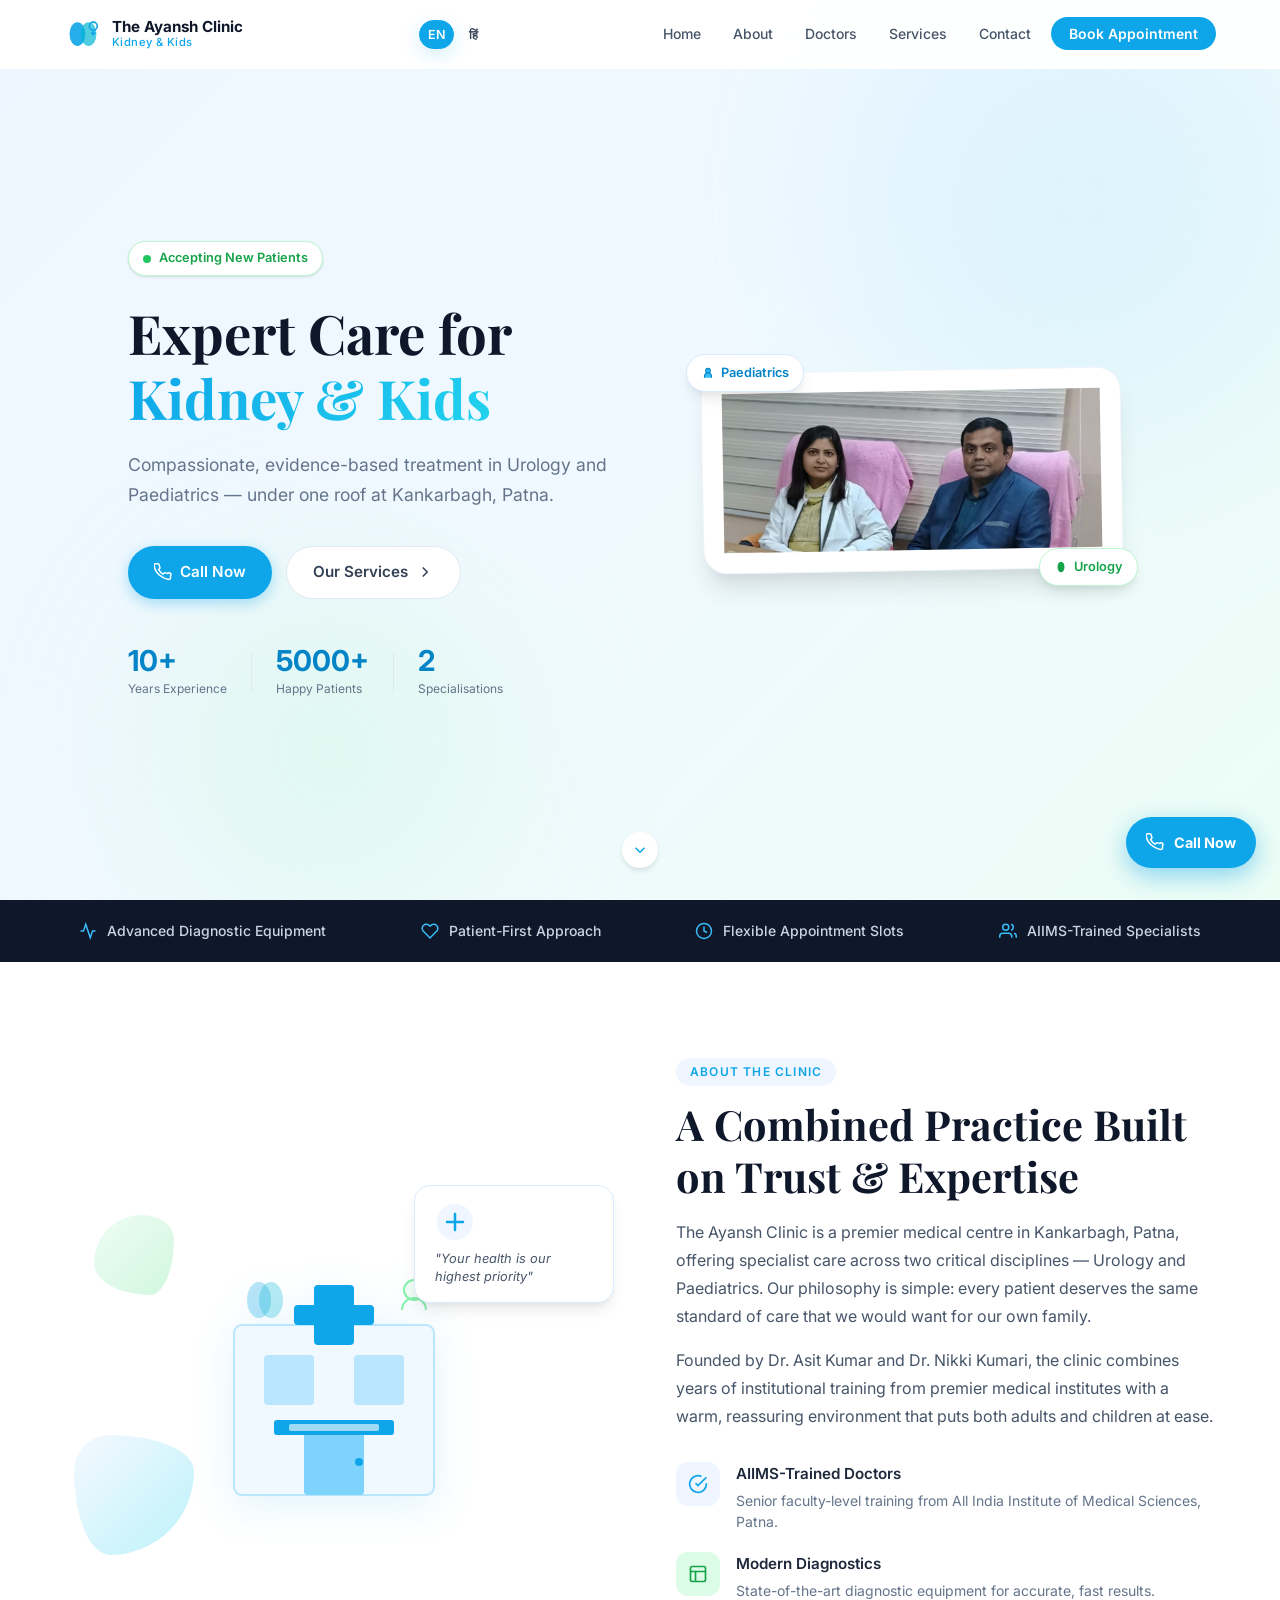
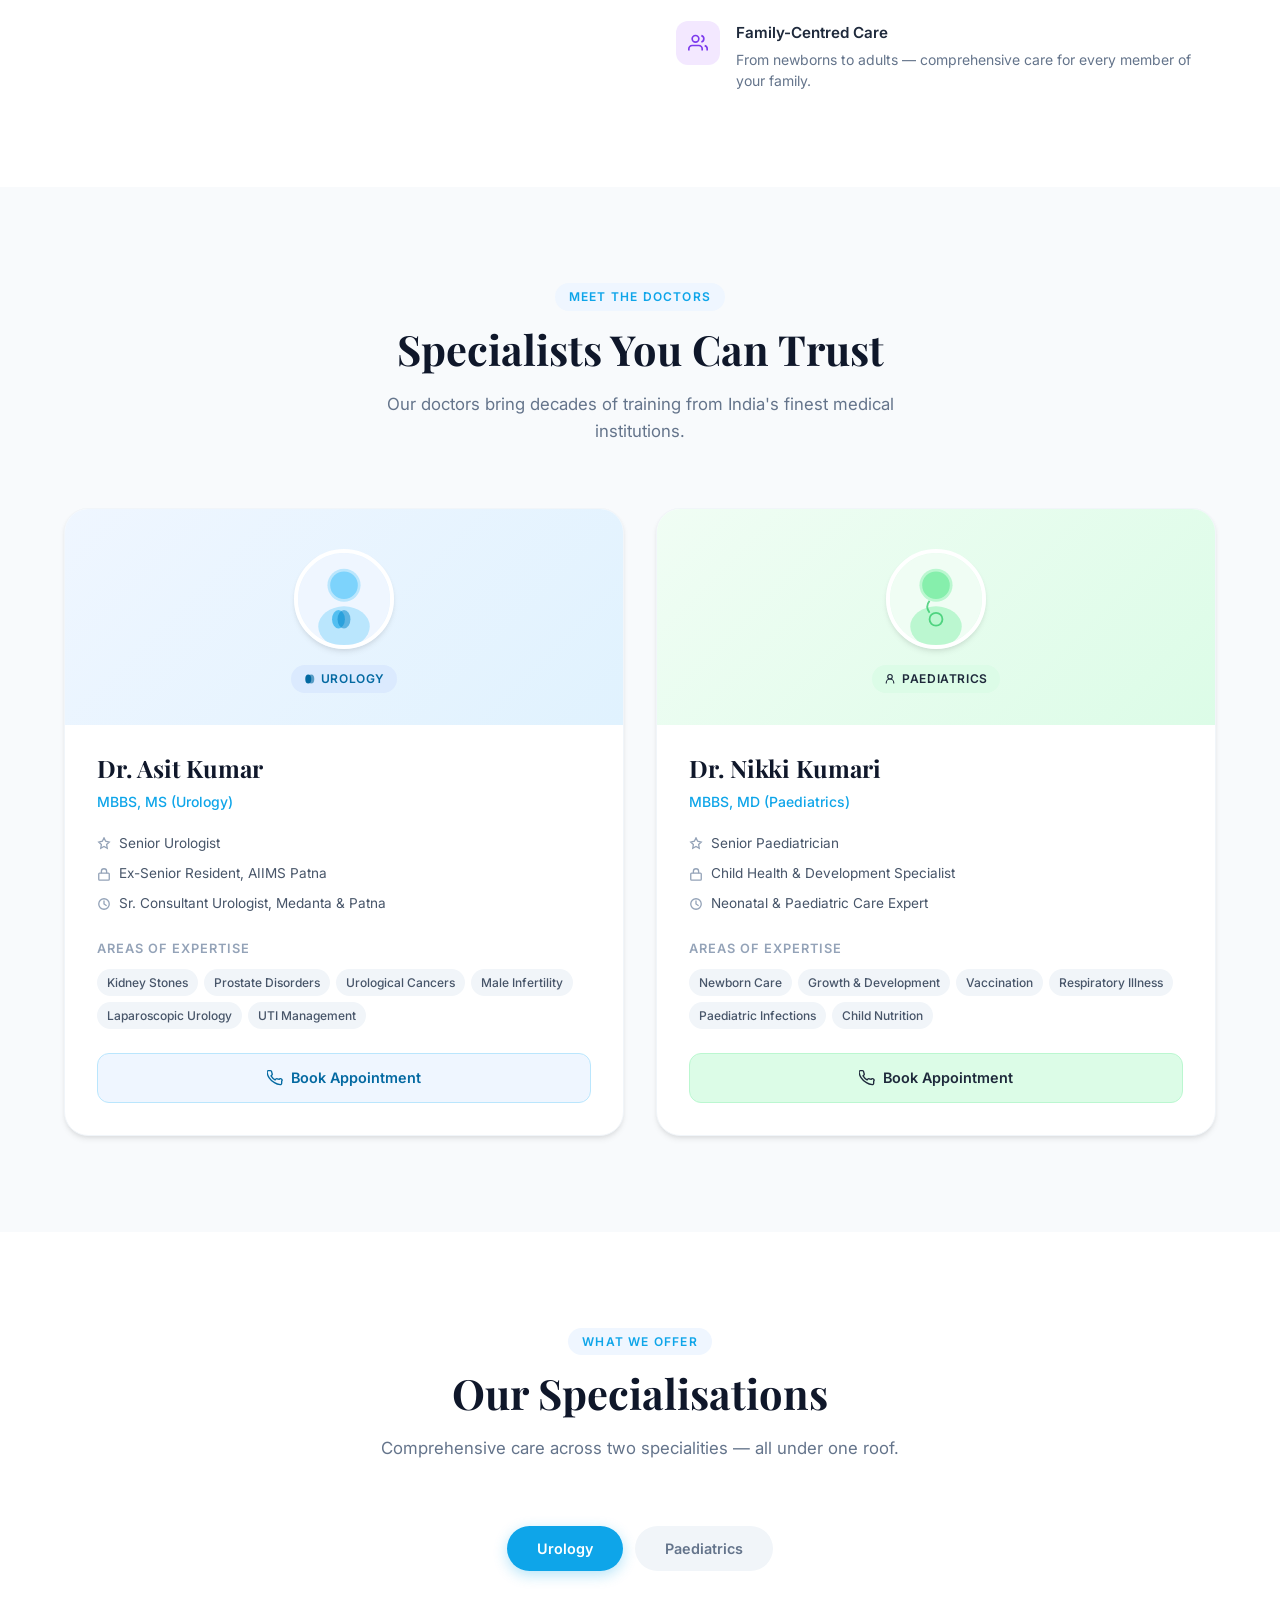
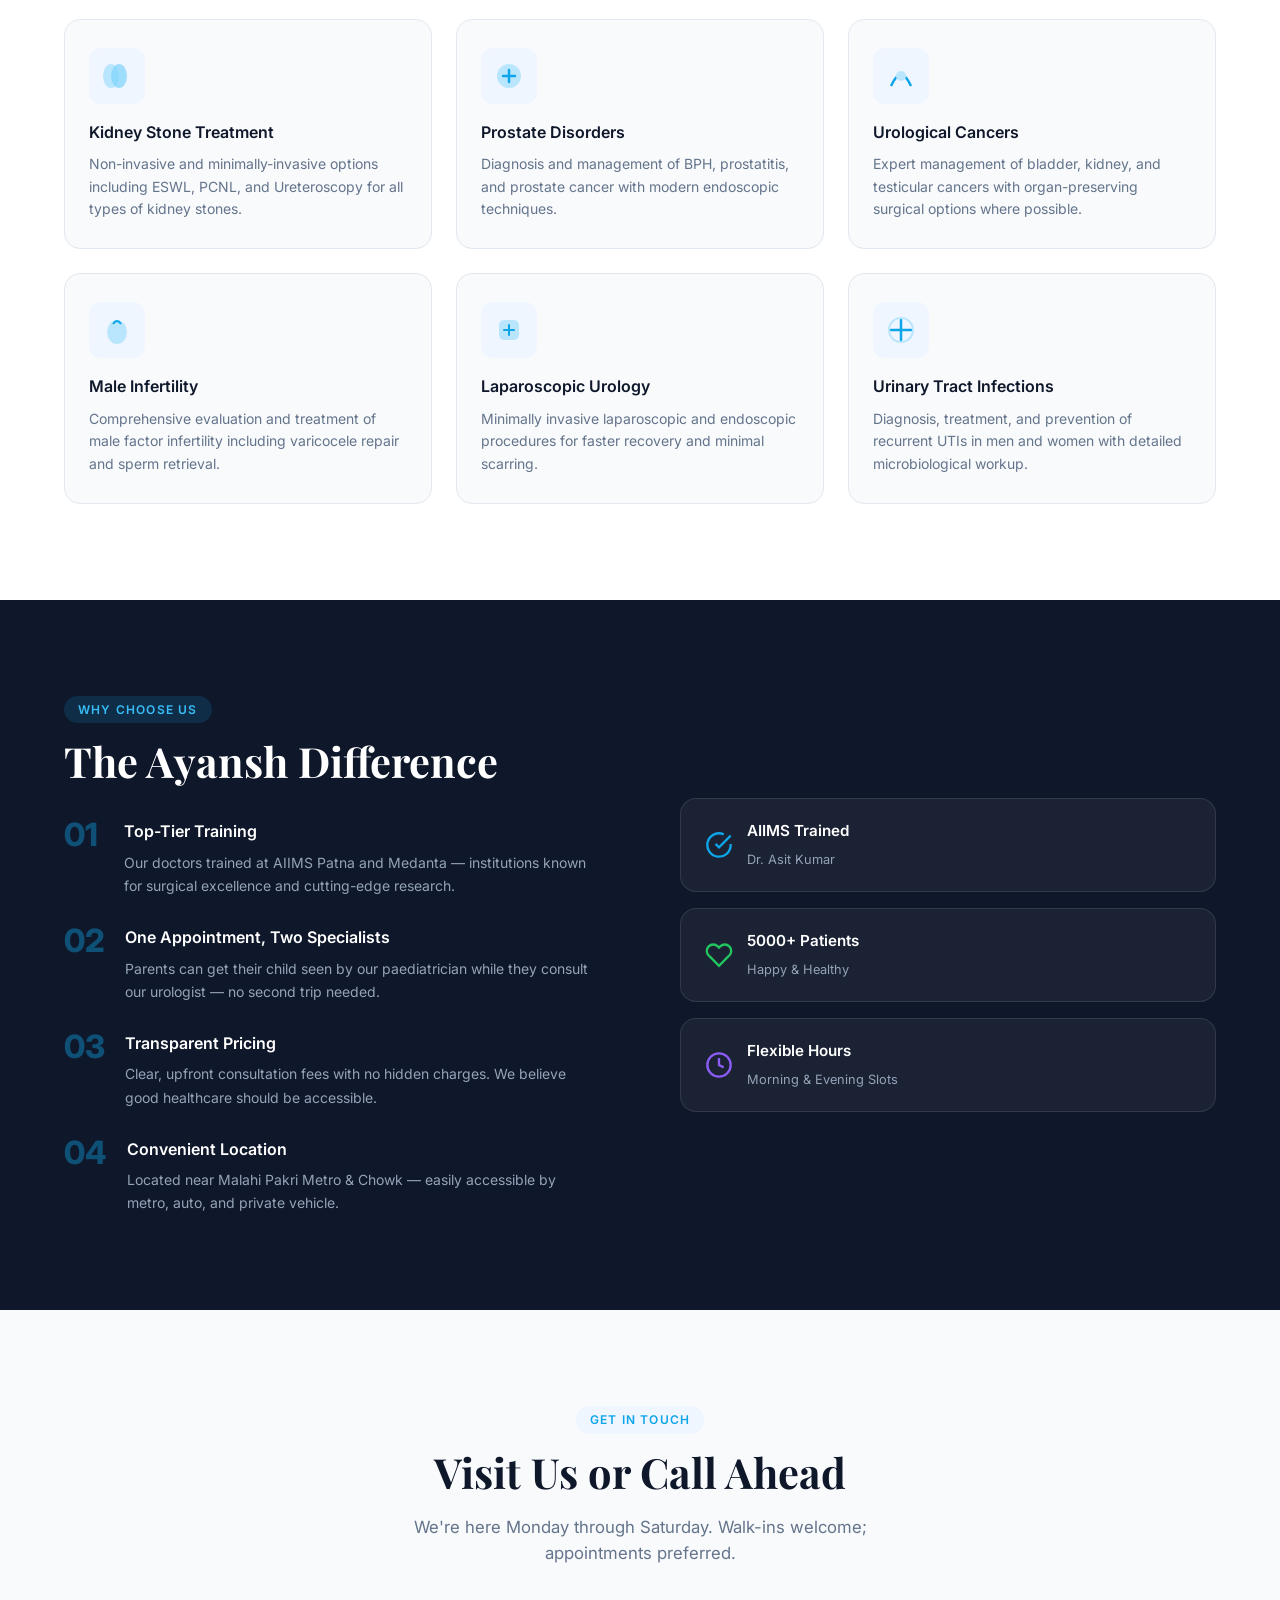
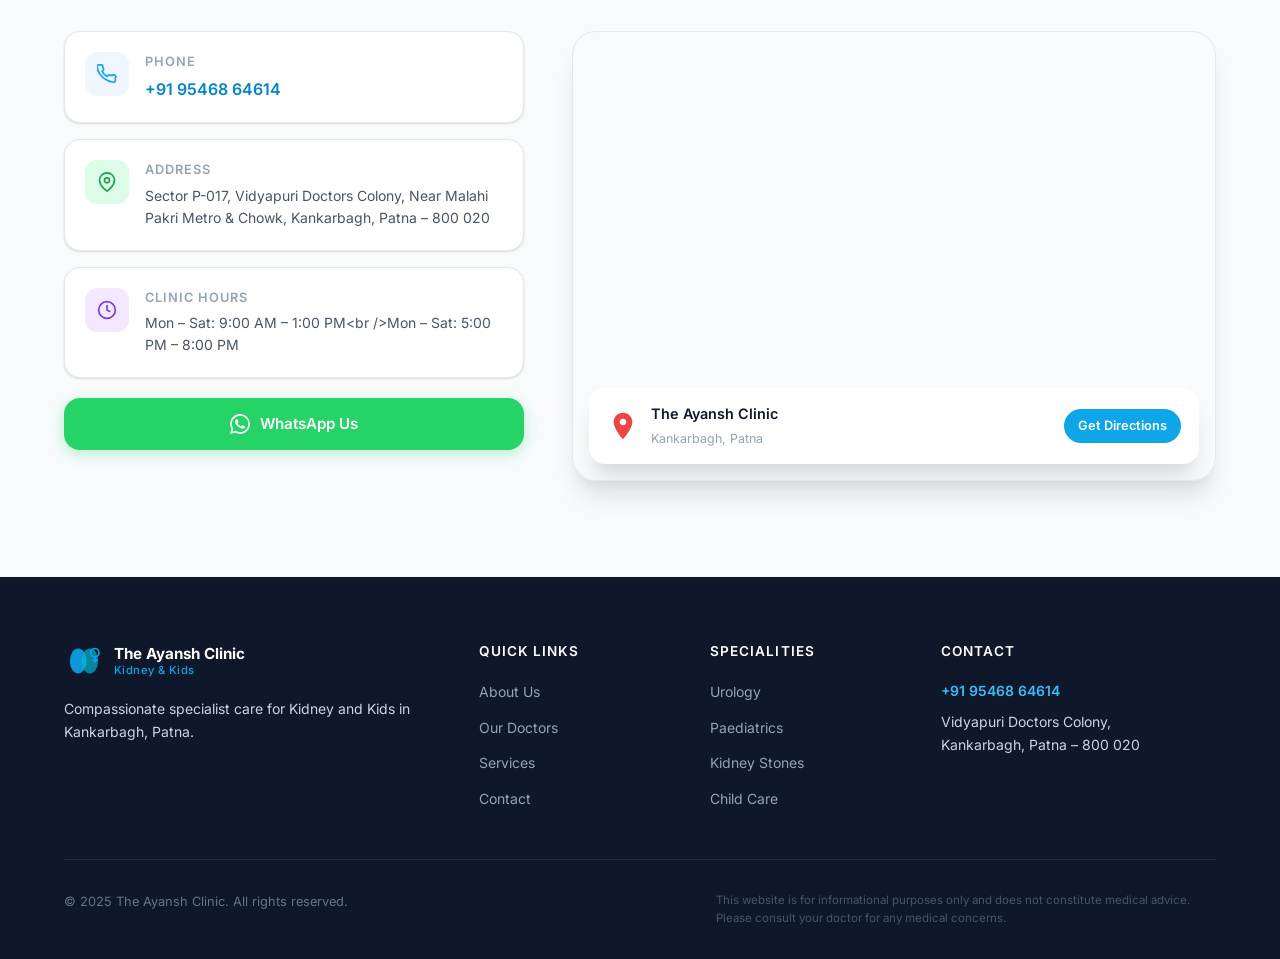
==== commit 3b636b55: "chore: hindi language support" ====
--- a/src/index.html
+++ b/src/index.html
@@ -26,20 +26,24 @@
           </svg>
         </div>
         <div class="logo-text">
-          <span class="logo-name">The Ayansh Clinic</span>
-          <span class="logo-tagline">Kidney &amp; Kids</span>
+          <span class="logo-name" data-i18n="logo.name">The Ayansh Clinic</span>
+          <span class="logo-tagline" data-i18n="logo.tagline">Kidney &amp; Kids</span>
         </div>
       </a>
+      <div class="lang-switch" aria-hidden="false">
+        <button class="lang-btn" data-lang="en">EN</button>
+        <button class="lang-btn" data-lang="hi">हिं</button>
+      </div>
       <button class="nav-toggle" id="navToggle" aria-label="Toggle menu">
         <span></span><span></span><span></span>
       </button>
       <ul class="nav-links" id="navLinks">
-        <li><a href="#home">Home</a></li>
-        <li><a href="#about">About</a></li>
-        <li><a href="#doctors">Doctors</a></li>
-        <li><a href="#services">Services</a></li>
-        <li><a href="#contact">Contact</a></li>
-        <li><a href="tel:9546864614" class="nav-cta">Book Appointment</a></li>
+        <li><a href="#home" data-i18n="nav.home">Home</a></li>
+        <li><a href="#about" data-i18n="nav.about">About</a></li>
+        <li><a href="#doctors" data-i18n="nav.doctors">Doctors</a></li>
+        <li><a href="#services" data-i18n="nav.services">Services</a></li>
+        <li><a href="#contact" data-i18n="nav.contact">Contact</a></li>
+        <li><a href="tel:9546864614" class="nav-cta" data-i18n="nav.book">Book Appointment</a></li>
       </ul>
     </div>
   </nav>
@@ -54,39 +58,39 @@
       <div class="hero-content">
         <div class="hero-badge">
           <span class="badge-dot"></span>
-          Accepting New Patients
+          <span data-i18n="hero.badge">Accepting New Patients</span>
         </div>
         <h1 class="hero-title">
-          Expert Care for<br />
-          <span class="gradient-text">Kidney & Kids</span>
+          <span data-i18n="hero.title1">Expert Care for</span><br />
+          <span class="gradient-text" data-i18n="hero.title2">Kidney &amp; Kids</span>
         </h1>
-        <p class="hero-subtitle">
+        <p class="hero-subtitle" data-i18n="hero.subtitle">
           Compassionate, evidence-based treatment in Urology and Paediatrics — under one roof at Kankarbagh, Patna.
         </p>
         <div class="hero-actions">
           <a href="tel:9546864614" class="btn btn-primary">
             <svg viewBox="0 0 24 24" fill="none" stroke="currentColor" stroke-width="2"><path d="M22 16.92v3a2 2 0 01-2.18 2 19.79 19.79 0 01-8.63-3.07A19.5 19.5 0 013.07 11.5a19.79 19.79 0 01-3-8.59A2 2 0 012.06 1h3a2 2 0 012 1.72c.127.96.361 1.903.7 2.81a2 2 0 01-.45 2.11L6.09 8.91a16 16 0 006 6l1.27-1.27a2 2 0 012.11-.45c.907.339 1.85.573 2.81.7A2 2 0 0122 16.92z"/></svg>
-            Call Now
+            <span data-i18n="cta.call">Call Now</span>
           </a>
           <a href="#services" class="btn btn-outline">
-            Our Services
+            <span data-i18n="cta.services">Our Services</span>
             <svg viewBox="0 0 24 24" fill="none" stroke="currentColor" stroke-width="2"><polyline points="9 18 15 12 9 6"/></svg>
           </a>
         </div>
         <div class="hero-stats">
           <div class="stat">
             <span class="stat-num">10+</span>
-            <span class="stat-label">Years Experience</span>
+            <span class="stat-label" data-i18n="stats.years">Years Experience</span>
           </div>
           <div class="stat-divider"></div>
           <div class="stat">
             <span class="stat-num">5000+</span>
-            <span class="stat-label">Happy Patients</span>
+            <span class="stat-label" data-i18n="stats.patients">Happy Patients</span>
           </div>
           <div class="stat-divider"></div>
           <div class="stat">
             <span class="stat-num">2</span>
-            <span class="stat-label">Specialisations</span>
+            <span class="stat-label" data-i18n="stats.special">Specialisations</span>
           </div>
         </div>
       </div>
@@ -177,12 +181,12 @@
           </div>
         </div>
         <div class="about-content">
-          <div class="section-label">About the Clinic</div>
-          <h2 class="section-title">A Combined Practice Built on Trust &amp; Expertise</h2>
-          <p class="about-text">
+          <div class="section-label" data-i18n="about.label">About the Clinic</div>
+          <h2 class="section-title" data-i18n="about.title">A Combined Practice Built on Trust &amp; Expertise</h2>
+          <p class="about-text" data-i18n="about.p1">
             The Ayansh Clinic is a premier medical centre in Kankarbagh, Patna, offering specialist care across two critical disciplines — Urology and Paediatrics. Our philosophy is simple: every patient deserves the same standard of care that we would want for our own family.
           </p>
-          <p class="about-text">
+          <p class="about-text" data-i18n="about.p2">
             Founded by Dr. Asit Kumar and Dr. Nikki Kumari, the clinic combines years of institutional training from premier medical institutes with a warm, reassuring environment that puts both adults and children at ease.
           </p>
           <div class="about-features">
@@ -345,17 +349,17 @@
   <section class="services" id="services">
     <div class="section-container">
       <div class="section-header">
-        <div class="section-label">What We Offer</div>
-        <h2 class="section-title">Our Specialisations</h2>
-        <p class="section-subtitle">Comprehensive care across two specialities — all under one roof.</p>
+        <div class="section-label" data-i18n="services.label">What We Offer</div>
+        <h2 class="section-title" data-i18n="services.title">Our Specialisations</h2>
+        <p class="section-subtitle" data-i18n="services.subtitle">Comprehensive care across two specialities — all under one roof.</p>
       </div>
 
       <div class="services-tabs">
-        <button class="tab-btn active" data-tab="urology">
+        <button class="tab-btn active" data-tab="urology" data-i18n="services.tabs.urology">
           <svg viewBox="0 0 24 24" fill="none" stroke="currentColor" stroke-width="2"><ellipse cx="10" cy="12" rx="6" ry="9"/><ellipse cx="16" cy="12" rx="6" ry="9"/></svg>
           Urology
         </button>
-        <button class="tab-btn" data-tab="paediatrics">
+        <button class="tab-btn" data-tab="paediatrics" data-i18n="services.tabs.paediatrics">
           <svg viewBox="0 0 24 24" fill="none" stroke="currentColor" stroke-width="2"><circle cx="12" cy="8" r="4"/><path d="M6 20v-2a6 6 0 0112 0v2"/></svg>
           Paediatrics
         </button>
@@ -367,43 +371,43 @@
             <div class="service-icon si-blue">
               <svg viewBox="0 0 40 40" fill="none"><ellipse cx="14" cy="20" rx="8" ry="12" fill="#bae6fd"/><ellipse cx="22" cy="20" rx="8" ry="12" fill="#7dd3fc" opacity="0.7"/></svg>
             </div>
-            <h3>Kidney Stone Treatment</h3>
-            <p>Non-invasive and minimally-invasive options including ESWL, PCNL, and Ureteroscopy for all types of kidney stones.</p>
+            <h3 data-i18n="services.urology.kidney.title">Kidney Stone Treatment</h3>
+            <p data-i18n="services.urology.kidney.desc">Non-invasive and minimally-invasive options including ESWL, PCNL, and Ureteroscopy for all types of kidney stones.</p>
           </div>
           <div class="service-card">
             <div class="service-icon si-blue">
               <svg viewBox="0 0 40 40" fill="none"><circle cx="20" cy="20" r="12" fill="#bae6fd"/><path d="M14 20h12M20 14v12" stroke="#0ea5e9" stroke-width="2.5" stroke-linecap="round"/></svg>
             </div>
-            <h3>Prostate Disorders</h3>
-            <p>Diagnosis and management of BPH, prostatitis, and prostate cancer with modern endoscopic techniques.</p>
+            <h3 data-i18n="services.urology.prostate.title">Prostate Disorders</h3>
+            <p data-i18n="services.urology.prostate.desc">Diagnosis and management of BPH, prostatitis, and prostate cancer with modern endoscopic techniques.</p>
           </div>
           <div class="service-card">
             <div class="service-icon si-blue">
               <svg viewBox="0 0 40 40" fill="none"><path d="M10 30 Q20 8 30 30" stroke="#0ea5e9" stroke-width="2.5" fill="none"/><circle cx="20" cy="20" r="5" fill="#bae6fd"/></svg>
             </div>
-            <h3>Urological Cancers</h3>
-            <p>Expert management of bladder, kidney, and testicular cancers with organ-preserving surgical options where possible.</p>
+            <h3 data-i18n="services.urology.cancers.title">Urological Cancers</h3>
+            <p data-i18n="services.urology.cancers.desc">Expert management of bladder, kidney, and testicular cancers with organ-preserving surgical options where possible.</p>
           </div>
           <div class="service-card">
             <div class="service-icon si-blue">
               <svg viewBox="0 0 40 40" fill="none"><ellipse cx="20" cy="22" rx="10" ry="12" fill="#bae6fd"/><path d="M16 14 Q20 8 24 14" stroke="#0ea5e9" stroke-width="2" fill="none"/></svg>
             </div>
-            <h3>Male Infertility</h3>
-            <p>Comprehensive evaluation and treatment of male factor infertility including varicocele repair and sperm retrieval.</p>
+            <h3 data-i18n="services.urology.infertility.title">Male Infertility</h3>
+            <p data-i18n="services.urology.infertility.desc">Comprehensive evaluation and treatment of male factor infertility including varicocele repair and sperm retrieval.</p>
           </div>
           <div class="service-card">
             <div class="service-icon si-blue">
               <svg viewBox="0 0 40 40" fill="none"><rect x="10" y="10" width="20" height="20" rx="5" fill="#bae6fd"/><path d="M15 20h10M20 15v10" stroke="#0ea5e9" stroke-width="2" stroke-linecap="round"/></svg>
             </div>
-            <h3>Laparoscopic Urology</h3>
-            <p>Minimally invasive laparoscopic and endoscopic procedures for faster recovery and minimal scarring.</p>
+            <h3 data-i18n="services.urology.lap.title">Laparoscopic Urology</h3>
+            <p data-i18n="services.urology.lap.desc">Minimally invasive laparoscopic and endoscopic procedures for faster recovery and minimal scarring.</p>
           </div>
           <div class="service-card">
             <div class="service-icon si-blue">
               <svg viewBox="0 0 40 40" fill="none"><path d="M20 10v20M10 20h20" stroke="#0ea5e9" stroke-width="2.5" stroke-linecap="round"/><circle cx="20" cy="20" r="12" stroke="#bae6fd" stroke-width="2"/></svg>
             </div>
-            <h3>Urinary Tract Infections</h3>
-            <p>Diagnosis, treatment, and prevention of recurrent UTIs in men and women with detailed microbiological workup.</p>
+            <h3 data-i18n="services.urology.uti.title">Urinary Tract Infections</h3>
+            <p data-i18n="services.urology.uti.desc">Diagnosis, treatment, and prevention of recurrent UTIs in men and women with detailed microbiological workup.</p>
           </div>
         </div>
       </div>
@@ -414,43 +418,43 @@
             <div class="service-icon si-green">
               <svg viewBox="0 0 40 40" fill="none"><circle cx="20" cy="16" r="8" fill="#bbf7d0"/><path d="M12 32v-2a8 8 0 0116 0v2" stroke="#22c55e" stroke-width="2"/></svg>
             </div>
-            <h3>Newborn &amp; Neonatal Care</h3>
-            <p>Comprehensive care for newborns including assessment, jaundice management, and feeding support.</p>
+            <h3 data-i18n="services.paediatrics.newborn.title">Newborn &amp; Neonatal Care</h3>
+            <p data-i18n="services.paediatrics.newborn.desc">Comprehensive care for newborns including assessment, jaundice management, and feeding support.</p>
           </div>
           <div class="service-card">
             <div class="service-icon si-green">
               <svg viewBox="0 0 40 40" fill="none"><circle cx="20" cy="20" r="12" fill="#bbf7d0"/><path d="M14 26 Q20 14 26 26" stroke="#22c55e" stroke-width="2" fill="none"/></svg>
             </div>
-            <h3>Growth &amp; Development</h3>
-            <p>Regular monitoring of physical, cognitive, and emotional milestones with early intervention for developmental delays.</p>
+            <h3 data-i18n="services.paediatrics.growth.title">Growth &amp; Development</h3>
+            <p data-i18n="services.paediatrics.growth.desc">Regular monitoring of physical, cognitive, and emotional milestones with early intervention for developmental delays.</p>
           </div>
           <div class="service-card">
             <div class="service-icon si-green">
               <svg viewBox="0 0 40 40" fill="none"><path d="M20 10l2 6h6l-5 4 2 6-5-4-5 4 2-6-5-4h6z" fill="#bbf7d0" stroke="#22c55e" stroke-width="1.5"/></svg>
             </div>
-            <h3>Vaccination &amp; Immunisation</h3>
-            <p>Complete IAP-recommended immunisation schedules for infants, children, and adolescents.</p>
+            <h3 data-i18n="services.paediatrics.vax.title">Vaccination &amp; Immunisation</h3>
+            <p data-i18n="services.paediatrics.vax.desc">Complete IAP-recommended immunisation schedules for infants, children, and adolescents.</p>
           </div>
           <div class="service-card">
             <div class="service-icon si-green">
               <svg viewBox="0 0 40 40" fill="none"><rect x="8" y="18" width="24" height="12" rx="4" fill="#bbf7d0"/><path d="M14 18v-4a6 6 0 0112 0v4" stroke="#22c55e" stroke-width="2"/></svg>
             </div>
-            <h3>Respiratory Illnesses</h3>
-            <p>Management of asthma, bronchiolitis, pneumonia, and recurrent respiratory infections in children.</p>
+            <h3 data-i18n="services.paediatrics.resp.title">Respiratory Illnesses</h3>
+            <p data-i18n="services.paediatrics.resp.desc">Management of asthma, bronchiolitis, pneumonia, and recurrent respiratory infections in children.</p>
           </div>
           <div class="service-card">
             <div class="service-icon si-green">
               <svg viewBox="0 0 40 40" fill="none"><path d="M10 25 Q20 10 30 25" stroke="#22c55e" stroke-width="2.5" fill="none"/><circle cx="20" cy="28" r="4" fill="#bbf7d0"/></svg>
             </div>
-            <h3>Paediatric Infections</h3>
-            <p>Diagnosis and treatment of viral, bacterial, and parasitic infections common in childhood.</p>
+            <h3 data-i18n="services.paediatrics.infect.title">Paediatric Infections</h3>
+            <p data-i18n="services.paediatrics.infect.desc">Diagnosis and treatment of viral, bacterial, and parasitic infections common in childhood.</p>
           </div>
           <div class="service-card">
             <div class="service-icon si-green">
               <svg viewBox="0 0 40 40" fill="none"><circle cx="20" cy="20" r="12" fill="#bbf7d0"/><path d="M16 20a4 4 0 008 0" stroke="#22c55e" stroke-width="2"/><circle cx="16" cy="16" r="2" fill="#22c55e"/><circle cx="24" cy="16" r="2" fill="#22c55e"/></svg>
             </div>
-            <h3>Child Nutrition &amp; Diet</h3>
-            <p>Counselling for healthy nutrition, management of malnutrition, obesity, and feeding difficulties in children.</p>
+            <h3 data-i18n="services.paediatrics.nutrition.title">Child Nutrition &amp; Diet</h3>
+            <p data-i18n="services.paediatrics.nutrition.desc">Counselling for healthy nutrition, management of malnutrition, obesity, and feeding difficulties in children.</p>
           </div>
         </div>
       </div>
@@ -529,9 +533,9 @@
   <section class="contact" id="contact">
     <div class="section-container">
       <div class="section-header">
-        <div class="section-label">Get In Touch</div>
-        <h2 class="section-title">Visit Us or Call Ahead</h2>
-        <p class="section-subtitle">We're here Monday through Saturday. Walk-ins welcome; appointments preferred.</p>
+        <div class="section-label" data-i18n="contact.label">Get In Touch</div>
+        <h2 class="section-title" data-i18n="contact.title">Visit Us or Call Ahead</h2>
+        <p class="section-subtitle" data-i18n="contact.subtitle">We're here Monday through Saturday. Walk-ins welcome; appointments preferred.</p>
       </div>
       <div class="contact-grid">
         <div class="contact-info">
@@ -540,8 +544,8 @@
               <svg viewBox="0 0 24 24" fill="none" stroke="currentColor" stroke-width="2"><path d="M22 16.92v3a2 2 0 01-2.18 2 19.79 19.79 0 01-8.63-3.07A19.5 19.5 0 013.07 11.5a19.79 19.79 0 01-3-8.59A2 2 0 012.06 1h3a2 2 0 012 1.72c.127.96.361 1.903.7 2.81a2 2 0 01-.45 2.11L6.09 8.91a16 16 0 006 6l1.27-1.27a2 2 0 012.11-.45c.907.339 1.85.573 2.81.7A2 2 0 0122 16.92z"/></svg>
             </div>
             <div class="contact-details">
-              <h4>Phone</h4>
-              <a href="tel:9546864614">+91 95468 64614</a>
+              <h4 data-i18n="contact.phone.label">Phone</h4>
+              <a href="tel:9546864614" data-i18n="contact.phone.number">+91 95468 64614</a>
             </div>
           </div>
           <div class="contact-card">
@@ -549,8 +553,8 @@
               <svg viewBox="0 0 24 24" fill="none" stroke="currentColor" stroke-width="2"><path d="M21 10c0 7-9 13-9 13s-9-6-9-13a9 9 0 0118 0z"/><circle cx="12" cy="10" r="3"/></svg>
             </div>
             <div class="contact-details">
-              <h4>Address</h4>
-              <p>Sector P-017, Vidyapuri Doctors Colony,<br />Near Malahi Pakri Metro &amp; Chowk,<br />Kankarbagh, Patna – 800 020</p>
+              <h4 data-i18n="contact.address.label">Address</h4>
+              <p data-i18n="contact.address.value">Sector P-017, Vidyapuri Doctors Colony,<br />Near Malahi Pakri Metro &amp; Chowk,<br />Kankarbagh, Patna – 800 020</p>
             </div>
           </div>
           <div class="contact-card">
@@ -558,13 +562,13 @@
               <svg viewBox="0 0 24 24" fill="none" stroke="currentColor" stroke-width="2"><circle cx="12" cy="12" r="10"/><polyline points="12 6 12 12 16 14"/></svg>
             </div>
             <div class="contact-details">
-              <h4>Clinic Hours</h4>
-              <p>Mon – Sat: 9:00 AM – 1:00 PM<br />Mon – Sat: 5:00 PM – 8:00 PM<br /><em>Sunday: Emergency only</em></p>
+              <h4 data-i18n="contact.hours.label">Clinic Hours</h4>
+              <p data-i18n="contact.hours.value">Mon – Sat: 9:00 AM – 1:00 PM<br />Mon – Sat: 5:00 PM – 8:00 PM<br /><em data-i18n="contact.hours.sunday">Sunday: Emergency only</em></p>
             </div>
           </div>
           <a href="https://wa.me/919546864614?text=Hello%2C%20I%20would%20like%20to%20book%20an%20appointment%20at%20The%20Ayansh%20Clinic." class="whatsapp-btn" target="_blank" rel="noopener noreferrer">
             <svg viewBox="0 0 24 24" fill="currentColor"><path d="M17.472 14.382c-.297-.149-1.758-.867-2.03-.967-.273-.099-.471-.148-.67.15-.197.297-.767.966-.94 1.164-.173.199-.347.223-.644.075-.297-.15-1.255-.463-2.39-1.475-.883-.788-1.48-1.761-1.653-2.059-.173-.297-.018-.458.13-.606.134-.133.298-.347.446-.52.149-.174.198-.298.298-.497.099-.198.05-.371-.025-.52-.075-.149-.669-1.612-.916-2.207-.242-.579-.487-.5-.669-.51-.173-.008-.371-.01-.57-.01-.198 0-.52.074-.792.372-.272.297-1.04 1.016-1.04 2.479 0 1.462 1.065 2.875 1.213 3.074.149.198 2.096 3.2 5.077 4.487.709.306 1.262.489 1.694.625.712.227 1.36.195 1.871.118.571-.085 1.758-.719 2.006-1.413.248-.694.248-1.289.173-1.413-.074-.124-.272-.198-.57-.347m-5.421 7.403h-.004a9.87 9.87 0 01-5.031-1.378l-.361-.214-3.741.982.998-3.648-.235-.374a9.86 9.86 0 01-1.51-5.26c.001-5.45 4.436-9.884 9.888-9.884 2.64 0 5.122 1.03 6.988 2.898a9.825 9.825 0 012.893 6.994c-.003 5.45-4.437 9.884-9.885 9.884m8.413-18.297A11.815 11.815 0 0012.05 0C5.495 0 .16 5.335.157 11.892c0 2.096.547 4.142 1.588 5.945L.057 24l6.305-1.654a11.882 11.882 0 005.683 1.448h.005c6.554 0 11.89-5.335 11.893-11.893a11.821 11.821 0 00-3.48-8.413z"/></svg>
-            WhatsApp Us
+            <span data-i18n="contact.whatsapp">WhatsApp Us</span>
           </a>
         </div>
         <div class="contact-map">
@@ -585,10 +589,10 @@
                   <svg viewBox="0 0 24 24" fill="#ef4444"><path d="M12 2C8.13 2 5 5.13 5 9c0 5.25 7 13 7 13s7-7.75 7-13c0-3.87-3.13-7-7-7zm0 9.5c-1.38 0-2.5-1.12-2.5-2.5s1.12-2.5 2.5-2.5 2.5 1.12 2.5 2.5-1.12 2.5-2.5 2.5z"/></svg>
                 </div>
                 <div>
-                  <strong>The Ayansh Clinic</strong>
-                  <span>Kankarbagh, Patna</span>
+                  <strong data-i18n="contact.brand.name">The Ayansh Clinic</strong>
+                  <span data-i18n="contact.brand.loc">Kankarbagh, Patna</span>
                 </div>
-                <a href="https://maps.google.com/?q=Kankarbagh+Patna+Vidyapuri+Doctors+Colony" target="_blank" rel="noopener noreferrer" class="map-directions-btn">
+                <a href="https://maps.google.com/?q=Kankarbagh+Patna+Vidyapuri+Doctors+Colony" target="_blank" rel="noopener noreferrer" class="map-directions-btn" data-i18n="contact.directions">
                   Get Directions
                   <svg viewBox="0 0 16 16" fill="none" stroke="currentColor" stroke-width="2"><polyline points="6 3 11 8 6 13"/></svg>
                 </a>
--- a/src/styles.css
+++ b/src/styles.css
@@ -180,6 +180,41 @@
   gap: 8px;
 }
 
+/* Language switcher */
+.lang-switch {
+  display: flex;
+  gap: 6px;
+  align-items: center;
+  margin-left: 12px;
+}
+.lang-btn {
+  font-size: 0.78rem;
+  padding: 6px 8px;
+  border-radius: var(--radius-full);
+  background: transparent;
+  color: var(--gray-700);
+  border: 1px solid transparent;
+  font-weight: 600;
+  transition: all 0.18s ease;
+}
+.lang-btn:hover {
+  background: var(--gray-50);
+}
+.lang-btn.active {
+  background: var(--blue-500);
+  color: var(--white);
+  border-color: var(--blue-500);
+  box-shadow: 0 6px 18px rgba(14,165,233,0.18);
+}
+
+@media (max-width: 880px) {
+  .nav-container { gap: 8px; }
+  .lang-switch { display: none; }
+  .nav-toggle { display: flex; }
+  .nav-links { display: none; }
+  .nav-links.open { display: flex; flex-direction: column; position: absolute; top:68px; right: 16px; background: var(--white); padding: 12px; border-radius: 8px; box-shadow: var(--shadow-md); }
+}
+
 .nav-links a {
   font-size: 0.875rem;
   font-weight: 500;
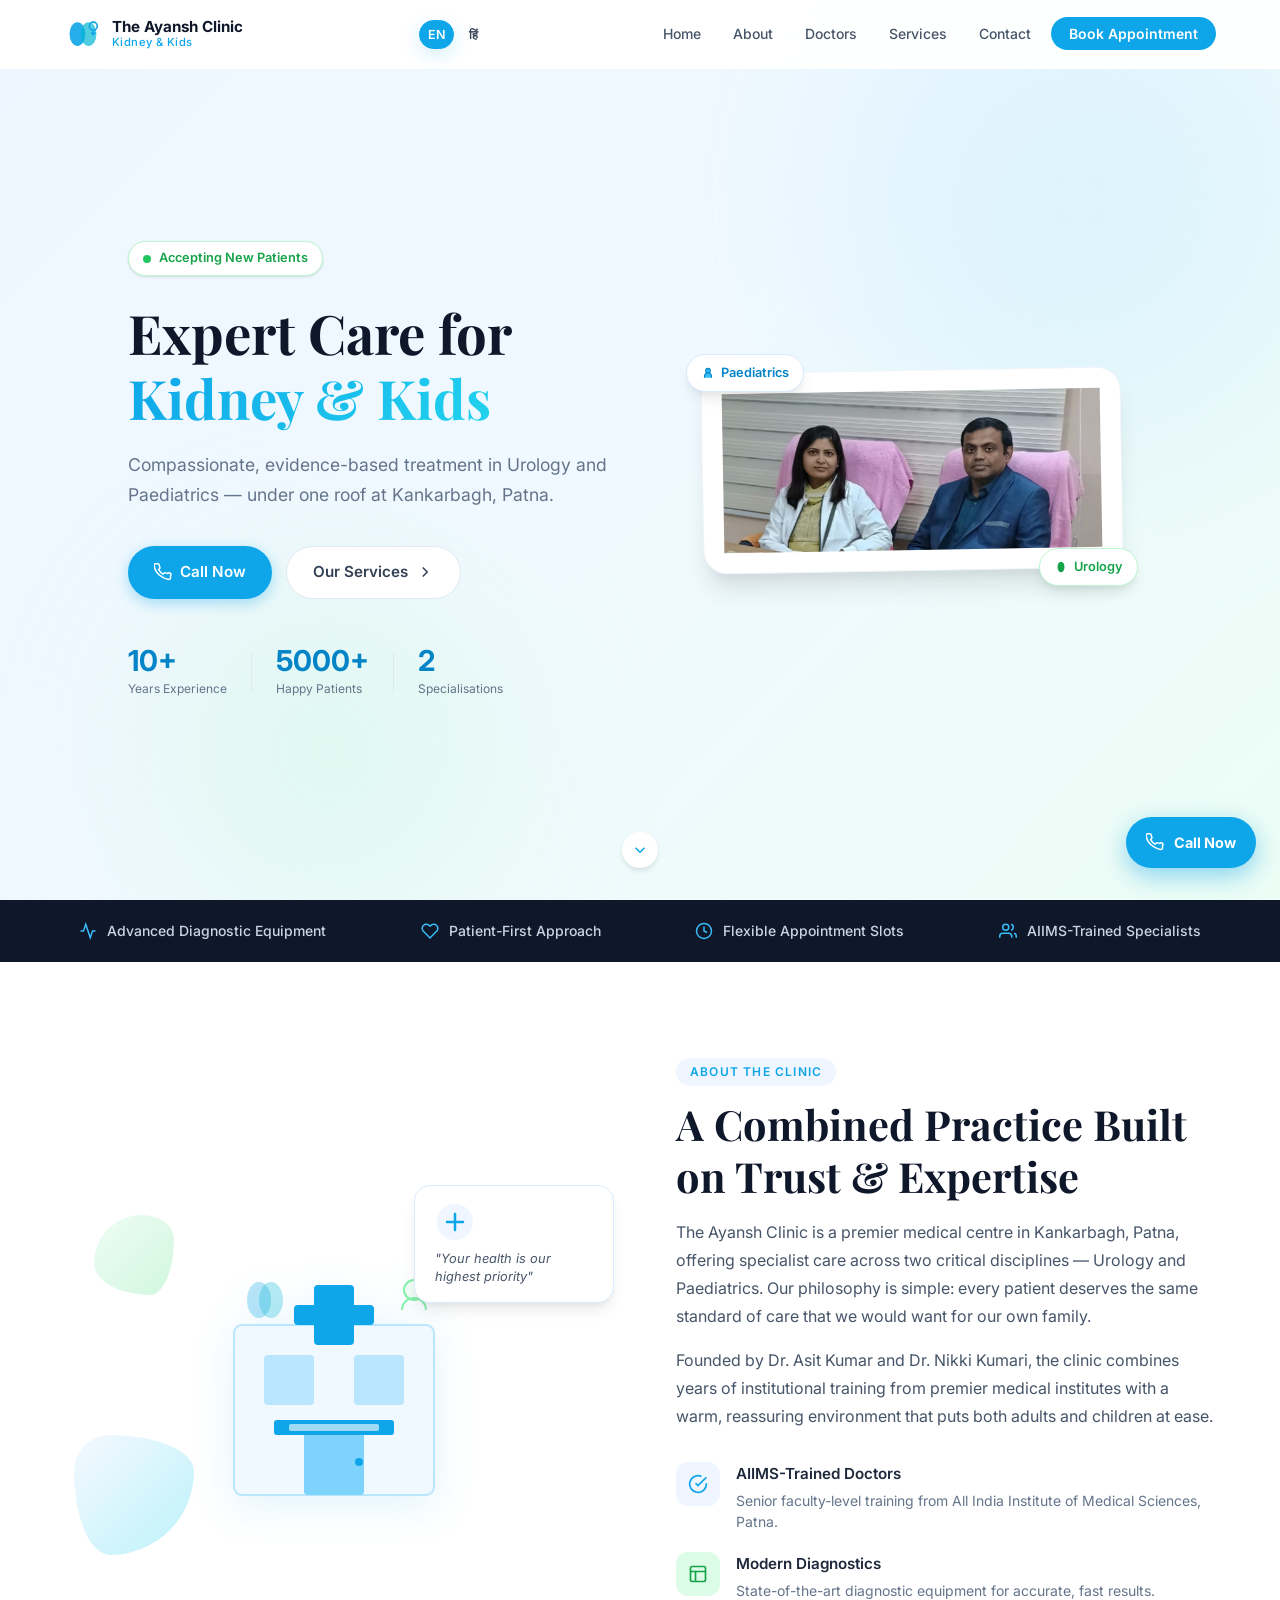
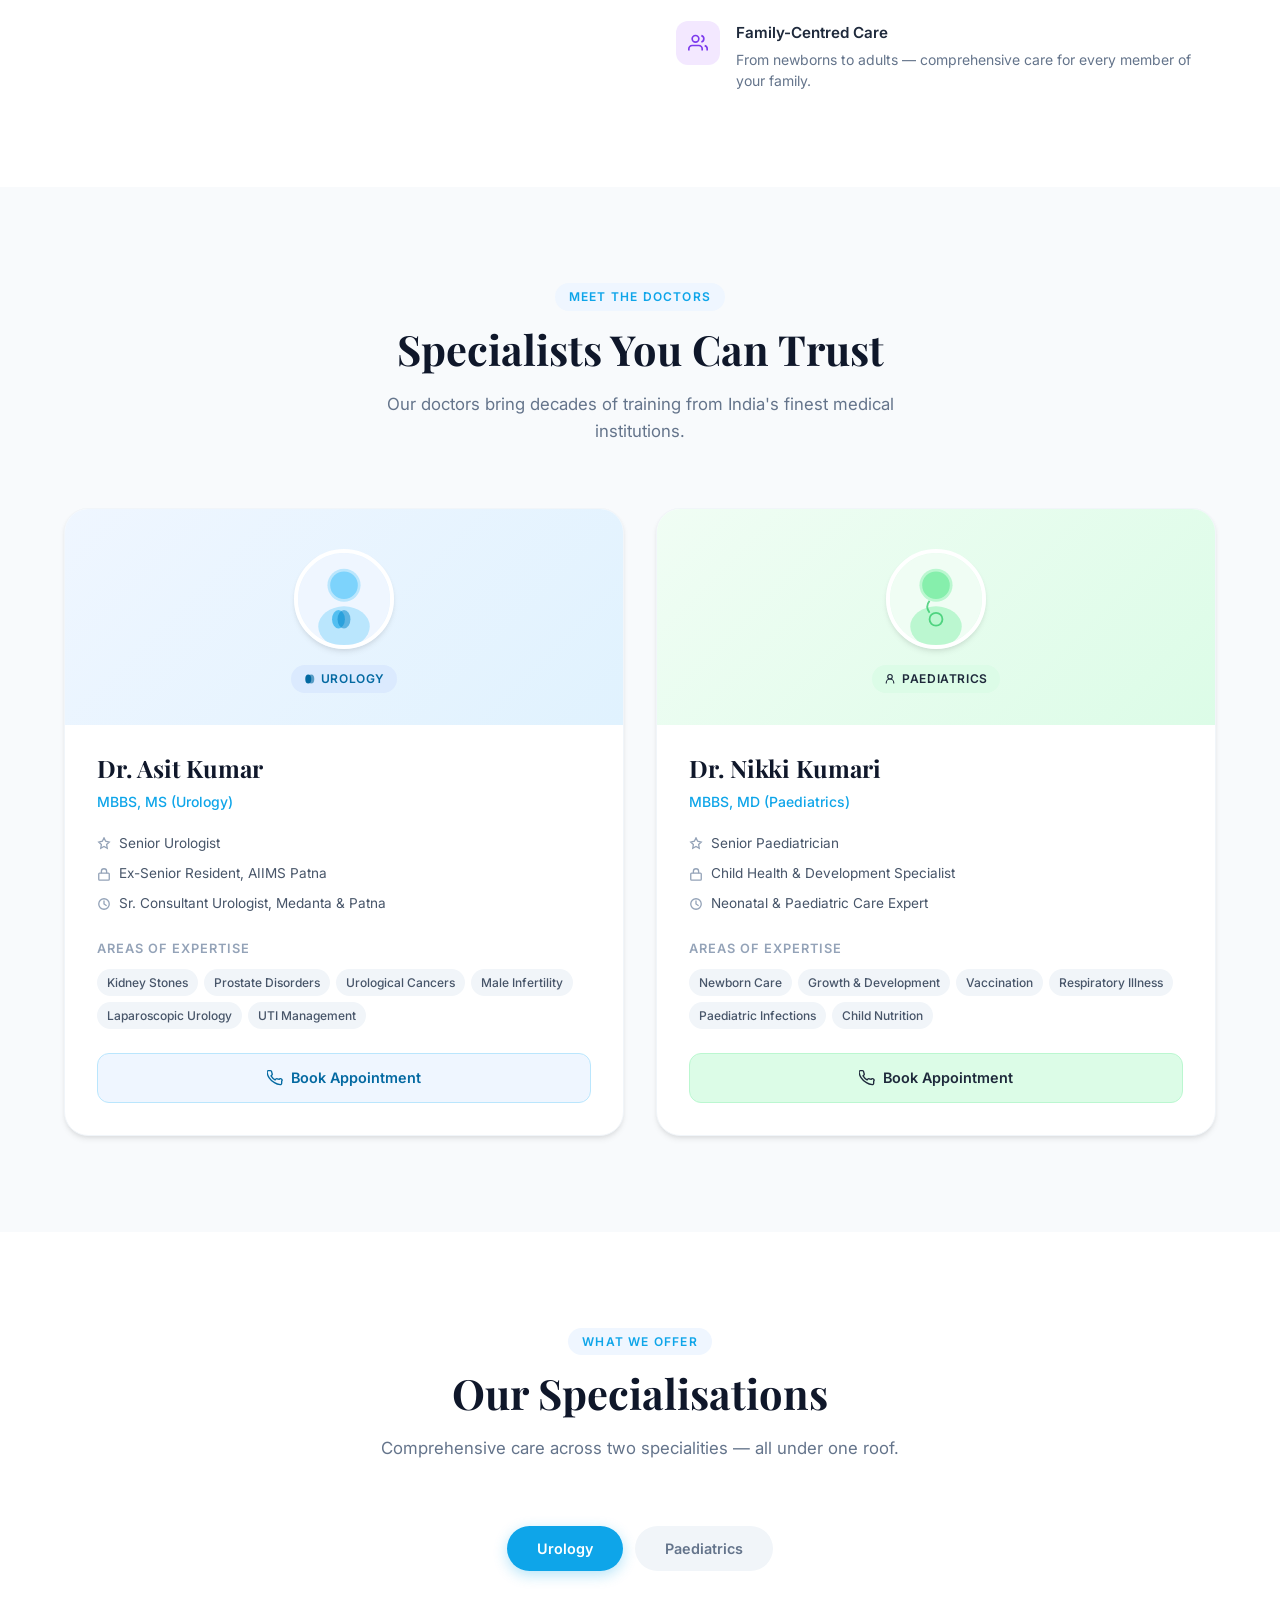
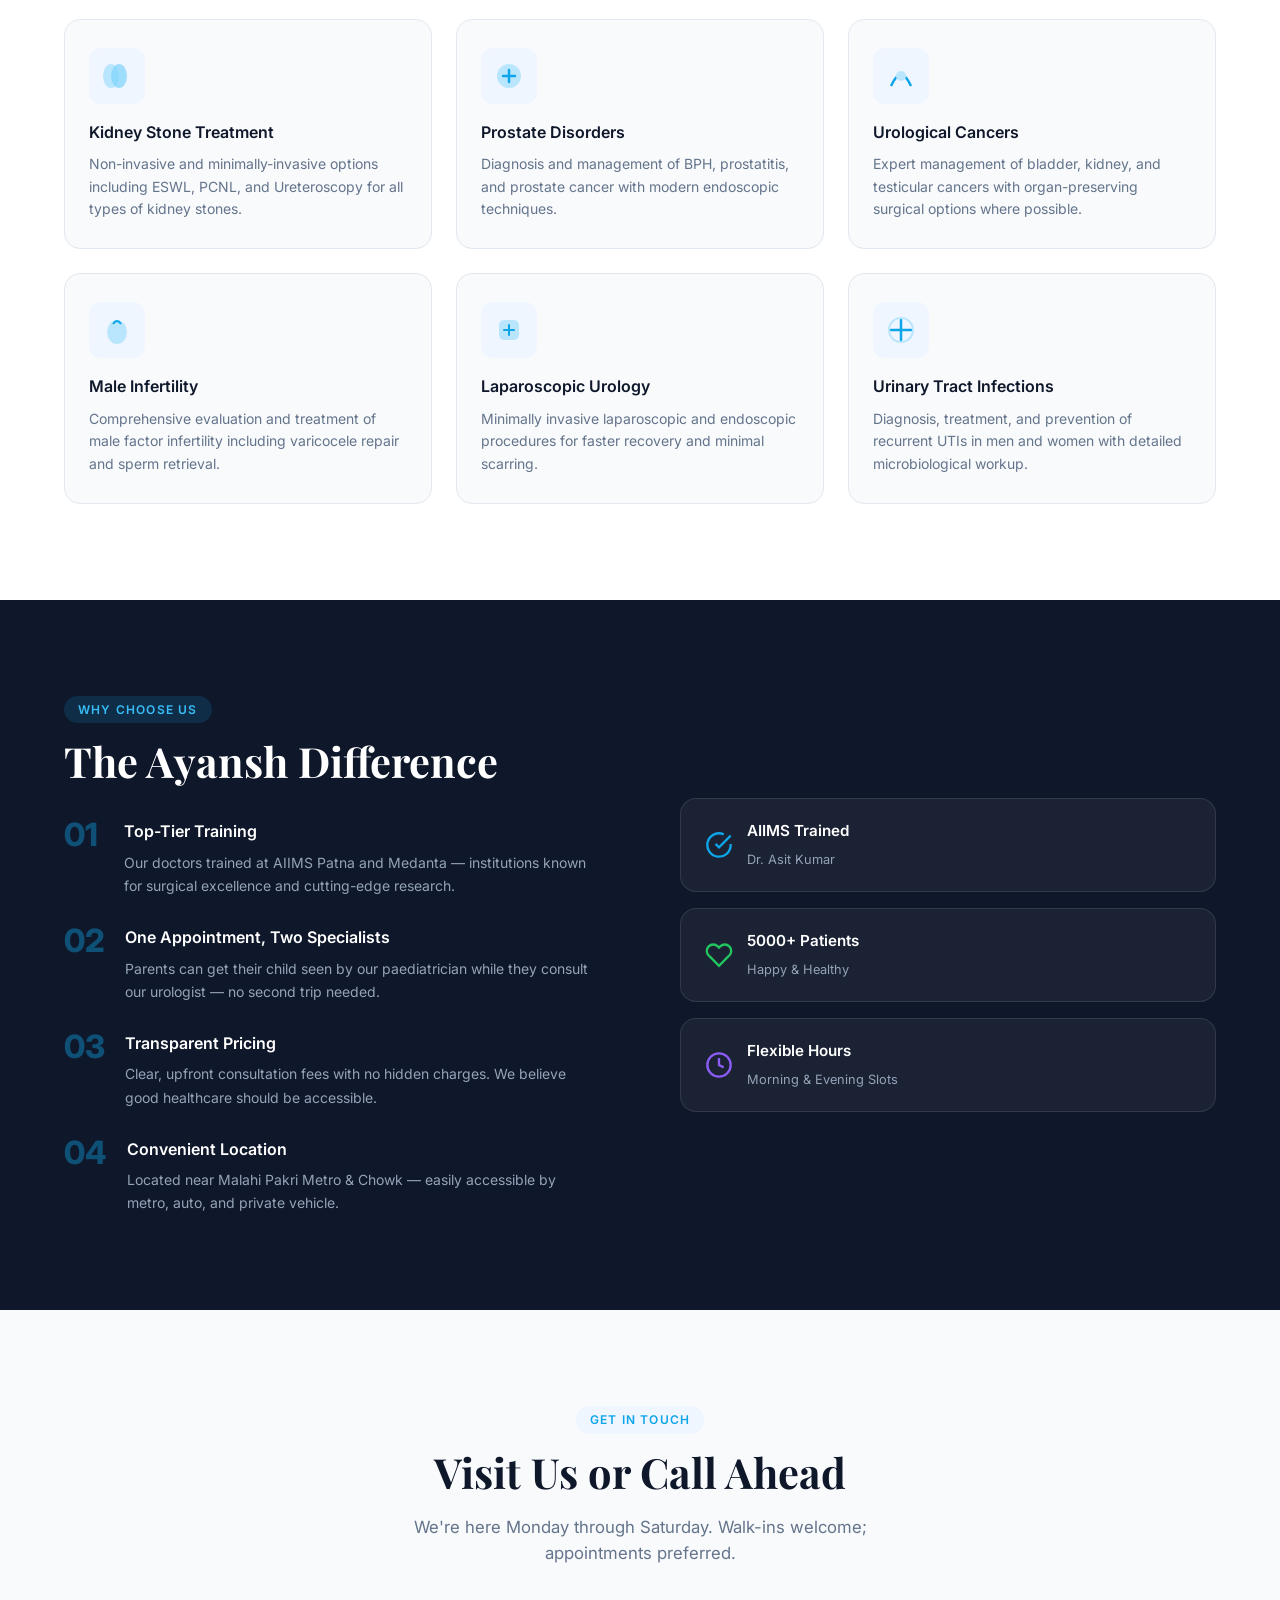
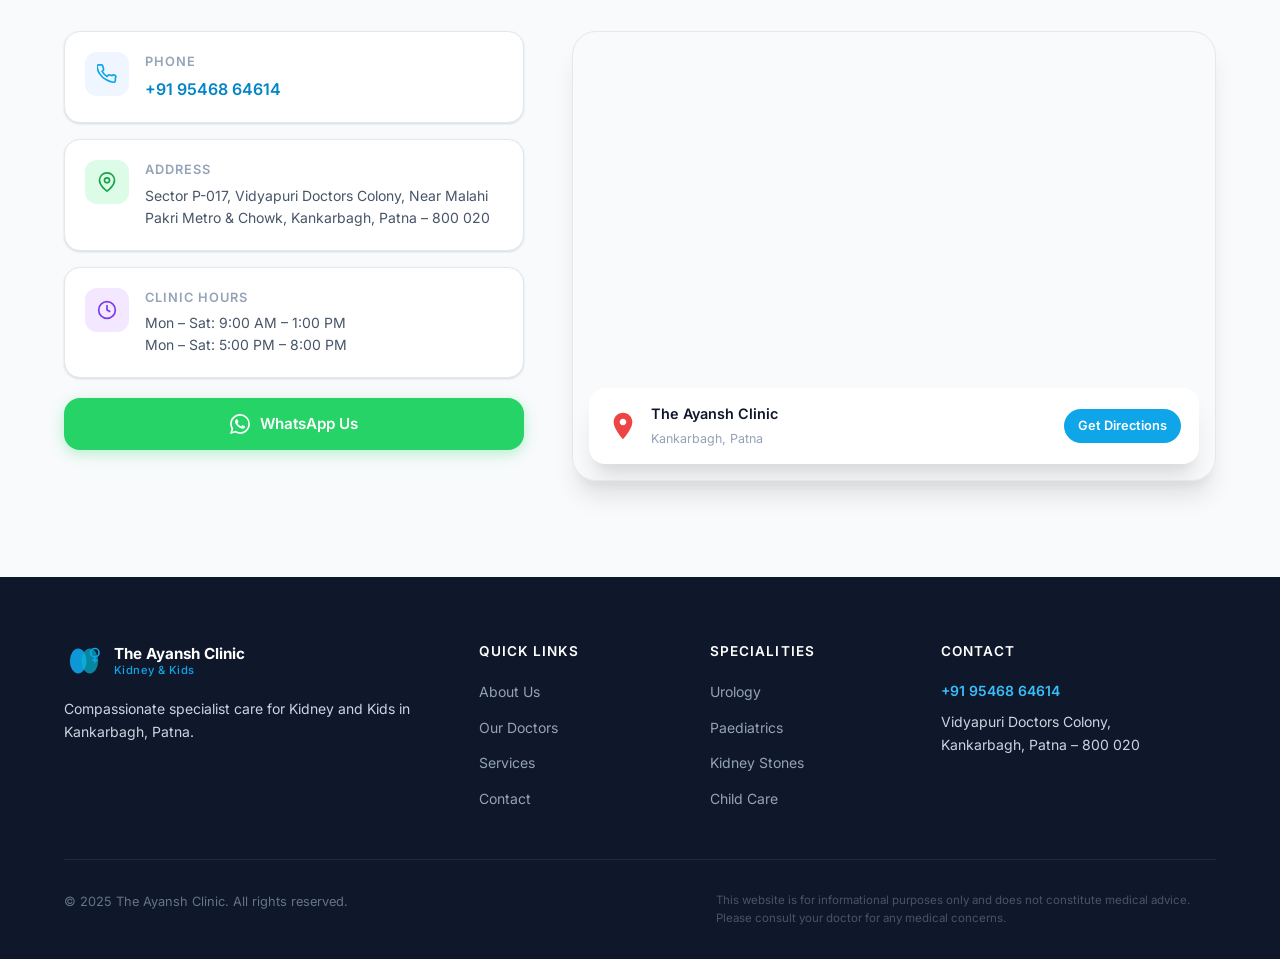
==== commit b3fd895e: "chore: translated site" ====
--- a/src/index.html
+++ b/src/index.html
@@ -227,9 +227,9 @@
   <section class="doctors" id="doctors">
     <div class="section-container">
       <div class="section-header">
-        <div class="section-label">Meet the Doctors</div>
-        <h2 class="section-title">Specialists You Can Trust</h2>
-        <p class="section-subtitle">Our doctors bring decades of training from India's finest medical institutions.</p>
+        <div class="section-label" data-i18n="doctors.label">Meet the Doctors</div>
+        <h2 class="section-title" data-i18n="doctors.title">Specialists You Can Trust</h2>
+        <p class="section-subtitle" data-i18n="doctors.subtitle">Our doctors bring decades of training from India's finest medical institutions.</p>
       </div>
       <div class="doctors-grid">
 
@@ -254,30 +254,30 @@
           </div>
           <div class="doctor-card-body">
             <h3 class="doctor-name">Dr. Asit Kumar</h3>
-            <p class="doctor-degree">MBBS, MS (Urology)</p>
+            <p class="doctor-degree" data-i18n="doctors.asit.degree">MBBS, MS (Urology)</p>
             <div class="doctor-credentials">
               <div class="credential">
                 <svg viewBox="0 0 16 16" fill="none" stroke="currentColor" stroke-width="1.5"><path d="M8 1l1.88 3.82L14 5.76l-3 2.92.71 4.14L8 10.77 4.29 12.82l.71-4.14L2 5.76l4.12-.94L8 1z"/></svg>
-                Senior Urologist
+                <span data-i18n="doctors.asit.cred.senior">Senior Urologist</span>
               </div>
               <div class="credential">
                 <svg viewBox="0 0 16 16" fill="none" stroke="currentColor" stroke-width="1.5"><rect x="2" y="7" width="12" height="8" rx="1"/><path d="M5 7V5a3 3 0 016 0v2"/></svg>
-                Ex-Senior Resident, AIIMS Patna
+                <span data-i18n="doctors.asit.cred.resident">Ex-Senior Resident, AIIMS Patna</span>
               </div>
               <div class="credential">
                 <svg viewBox="0 0 16 16" fill="none" stroke="currentColor" stroke-width="1.5"><circle cx="8" cy="8" r="6"/><path d="M8 4v4l3 2"/></svg>
-                Sr. Consultant Urologist, Medanta &amp; Patna
+                <span data-i18n="doctors.asit.cred.consultant">Sr. Consultant Urologist, Medanta &amp; Patna</span>
               </div>
             </div>
             <div class="doctor-specialties">
-              <h4>Areas of Expertise</h4>
+              <h4 data-i18n="doctors.expertise.title">Areas of Expertise</h4>
               <div class="specialty-tags">
-                <span class="tag">Kidney Stones</span>
-                <span class="tag">Prostate Disorders</span>
-                <span class="tag">Urological Cancers</span>
-                <span class="tag">Male Infertility</span>
-                <span class="tag">Laparoscopic Urology</span>
-                <span class="tag">UTI Management</span>
+                <span class="tag" data-i18n="doctors.asit.tag.kidney">Kidney Stones</span>
+                <span class="tag" data-i18n="doctors.asit.tag.prostate">Prostate Disorders</span>
+                <span class="tag" data-i18n="doctors.asit.tag.cancers">Urological Cancers</span>
+                <span class="tag" data-i18n="doctors.asit.tag.infertility">Male Infertility</span>
+                <span class="tag" data-i18n="doctors.asit.tag.lap">Laparoscopic Urology</span>
+                <span class="tag" data-i18n="doctors.asit.tag.uti">UTI Management</span>
               </div>
             </div>
             <a href="tel:9546864614" class="doctor-contact-btn urology-btn">
@@ -308,35 +308,35 @@
           </div>
           <div class="doctor-card-body">
             <h3 class="doctor-name">Dr. Nikki Kumari</h3>
-            <p class="doctor-degree">MBBS, MD (Paediatrics)</p>
+            <p class="doctor-degree" data-i18n="doctors.nikki.degree">MBBS, MD (Paediatrics)</p>
             <div class="doctor-credentials">
               <div class="credential">
                 <svg viewBox="0 0 16 16" fill="none" stroke="currentColor" stroke-width="1.5"><path d="M8 1l1.88 3.82L14 5.76l-3 2.92.71 4.14L8 10.77 4.29 12.82l.71-4.14L2 5.76l4.12-.94L8 1z"/></svg>
-                Senior Paediatrician
+                <span data-i18n="doctors.nikki.cred.senior">Senior Paediatrician</span>
               </div>
               <div class="credential">
                 <svg viewBox="0 0 16 16" fill="none" stroke="currentColor" stroke-width="1.5"><rect x="2" y="7" width="12" height="8" rx="1"/><path d="M5 7V5a3 3 0 016 0v2"/></svg>
-                Child Health &amp; Development Specialist
+                <span data-i18n="doctors.nikki.cred.child">Child Health &amp; Development Specialist</span>
               </div>
               <div class="credential">
                 <svg viewBox="0 0 16 16" fill="none" stroke="currentColor" stroke-width="1.5"><circle cx="8" cy="8" r="6"/><path d="M8 4v4l3 2"/></svg>
-                Neonatal &amp; Paediatric Care Expert
+                <span data-i18n="doctors.nikki.cred.neonatal">Neonatal &amp; Paediatric Care Expert</span>
               </div>
             </div>
             <div class="doctor-specialties">
-              <h4>Areas of Expertise</h4>
+              <h4 data-i18n="doctors.expertise.title">Areas of Expertise</h4>
               <div class="specialty-tags">
-                <span class="tag">Newborn Care</span>
-                <span class="tag">Growth &amp; Development</span>
-                <span class="tag">Vaccination</span>
-                <span class="tag">Respiratory Illness</span>
-                <span class="tag">Paediatric Infections</span>
-                <span class="tag">Child Nutrition</span>
+                <span class="tag" data-i18n="doctors.nikki.tag.newborn">Newborn Care</span>
+                <span class="tag" data-i18n="doctors.nikki.tag.growth">Growth &amp; Development</span>
+                <span class="tag" data-i18n="doctors.nikki.tag.vax">Vaccination</span>
+                <span class="tag" data-i18n="doctors.nikki.tag.resp">Respiratory Illness</span>
+                <span class="tag" data-i18n="doctors.nikki.tag.infect">Paediatric Infections</span>
+                <span class="tag" data-i18n="doctors.nikki.tag.nutrition">Child Nutrition</span>
               </div>
             </div>
             <a href="tel:9546864614" class="doctor-contact-btn paed-btn">
               <svg viewBox="0 0 24 24" fill="none" stroke="currentColor" stroke-width="2"><path d="M22 16.92v3a2 2 0 01-2.18 2 19.79 19.79 0 01-8.63-3.07A19.5 19.5 0 013.07 11.5a19.79 19.79 0 01-3-8.59A2 2 0 012.06 1h3a2 2 0 012 1.72 12.84 12.84 0 00.7 2.81 2 2 0 01-.45 2.11L6.09 8.91a16 16 0 006 6l1.27-1.27a2 2 0 012.11-.45c.907.34 1.85.574 2.81.7A2 2 0 0122 16.92z"/></svg>
-              Book Appointment
+              <span data-i18n="doctors.book">Book Appointment</span>
             </a>
           </div>
         </div>
@@ -467,35 +467,35 @@
     <div class="section-container">
       <div class="why-grid">
         <div class="why-content">
-          <div class="section-label">Why Choose Us</div>
-          <h2 class="section-title">The Ayansh Difference</h2>
+          <div class="section-label" data-i18n="why.label">Why Choose Us</div>
+          <h2 class="section-title" data-i18n="why.title">The Ayansh Difference</h2>
           <div class="why-points">
             <div class="why-point">
               <div class="why-num">01</div>
               <div>
-                <h4>Top-Tier Training</h4>
-                <p>Our doctors trained at AIIMS Patna and Medanta — institutions known for surgical excellence and cutting-edge research.</p>
+                <h4 data-i18n="why.points.1.title">Top-Tier Training</h4>
+                <p data-i18n="why.points.1.desc">Our doctors trained at AIIMS Patna and Medanta — institutions known for surgical excellence and cutting-edge research.</p>
               </div>
             </div>
             <div class="why-point">
               <div class="why-num">02</div>
               <div>
-                <h4>One Appointment, Two Specialists</h4>
-                <p>Parents can get their child seen by our paediatrician while they consult our urologist — no second trip needed.</p>
+                <h4 data-i18n="why.points.2.title">One Appointment, Two Specialists</h4>
+                <p data-i18n="why.points.2.desc">Parents can get their child seen by our paediatrician while they consult our urologist — no second trip needed.</p>
               </div>
             </div>
             <div class="why-point">
               <div class="why-num">03</div>
               <div>
-                <h4>Transparent Pricing</h4>
-                <p>Clear, upfront consultation fees with no hidden charges. We believe good healthcare should be accessible.</p>
+                <h4 data-i18n="why.points.3.title">Transparent Pricing</h4>
+                <p data-i18n="why.points.3.desc">Clear, upfront consultation fees with no hidden charges. We believe good healthcare should be accessible.</p>
               </div>
             </div>
             <div class="why-point">
               <div class="why-num">04</div>
               <div>
-                <h4>Convenient Location</h4>
-                <p>Located near Malahi Pakri Metro &amp; Chowk — easily accessible by metro, auto, and private vehicle.</p>
+                <h4 data-i18n="why.points.4.title">Convenient Location</h4>
+                <p data-i18n="why.points.4.desc">Located near Malahi Pakri Metro &amp; Chowk — easily accessible by metro, auto, and private vehicle.</p>
               </div>
             </div>
           </div>
@@ -554,7 +554,7 @@
             </div>
             <div class="contact-details">
               <h4 data-i18n="contact.address.label">Address</h4>
-              <p data-i18n="contact.address.value">Sector P-017, Vidyapuri Doctors Colony,<br />Near Malahi Pakri Metro &amp; Chowk,<br />Kankarbagh, Patna – 800 020</p>
+              <p data-i18n="contact.address.value" data-i18n-attr="html">Sector P-017, Vidyapuri Doctors Colony,<br />Near Malahi Pakri Metro &amp; Chowk,<br />Kankarbagh, Patna – 800 020</p>
             </div>
           </div>
           <div class="contact-card">
@@ -563,7 +563,7 @@
             </div>
             <div class="contact-details">
               <h4 data-i18n="contact.hours.label">Clinic Hours</h4>
-              <p data-i18n="contact.hours.value">Mon – Sat: 9:00 AM – 1:00 PM<br />Mon – Sat: 5:00 PM – 8:00 PM<br /><em data-i18n="contact.hours.sunday">Sunday: Emergency only</em></p>
+              <p data-i18n="contact.hours.value" data-i18n-attr="html">Mon – Sat: 9:00 AM – 1:00 PM<br />Mon – Sat: 5:00 PM – 8:00 PM<br /><em>Sunday: Emergency only</em></p>
             </div>
           </div>
           <a href="https://wa.me/919546864614?text=Hello%2C%20I%20would%20like%20to%20book%20an%20appointment%20at%20The%20Ayansh%20Clinic." class="whatsapp-btn" target="_blank" rel="noopener noreferrer">
